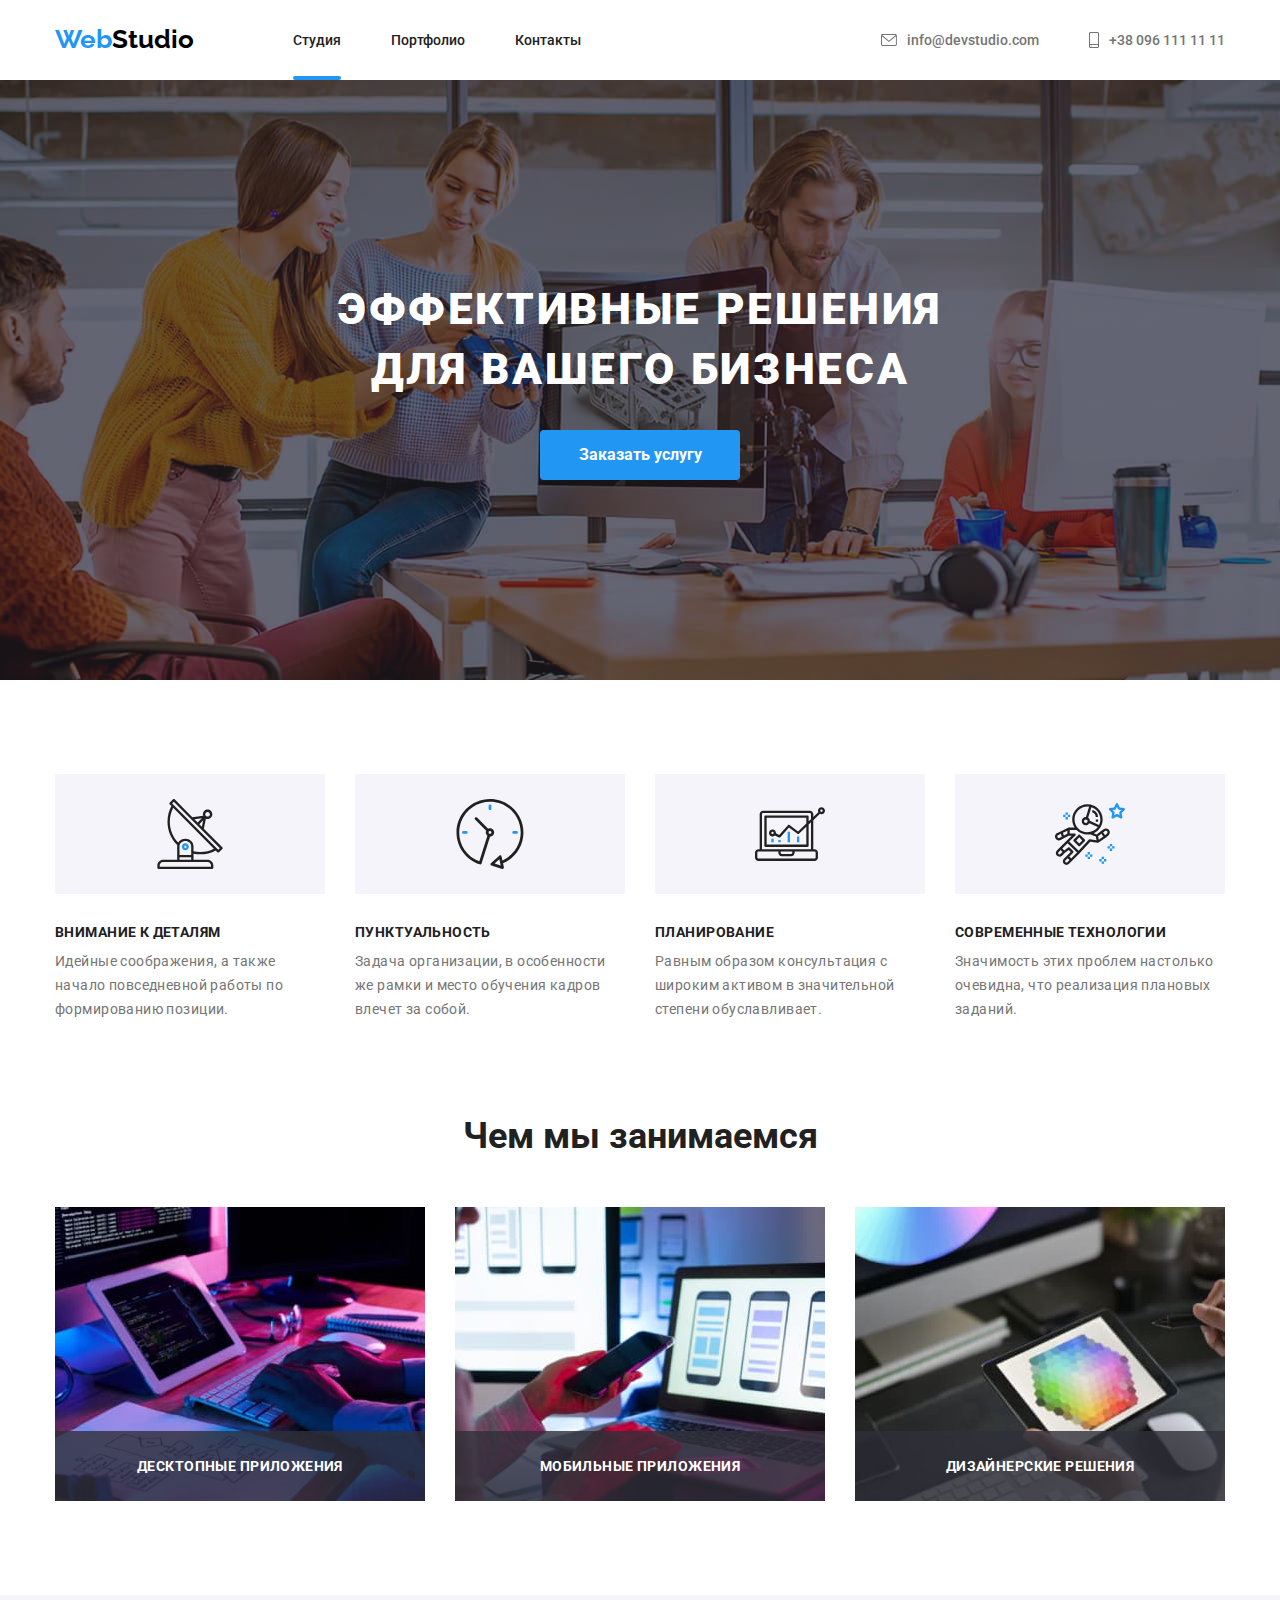
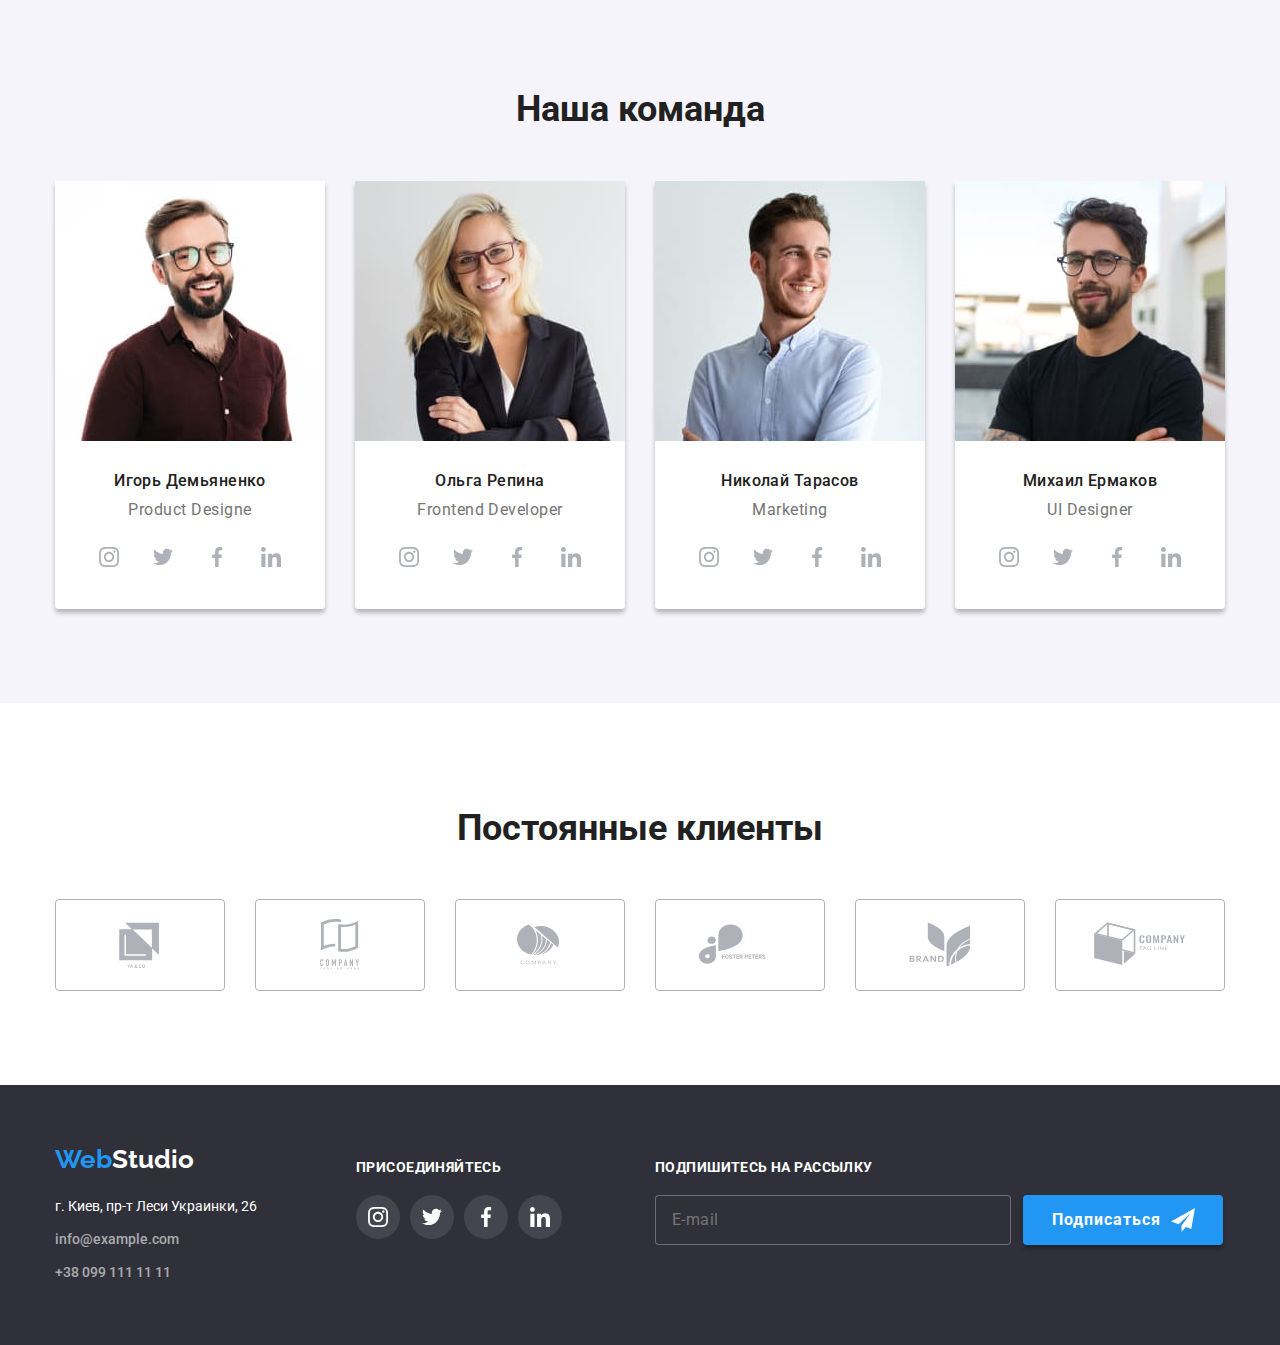
==== index.html @ d5da638f "hw7" ====
<!DOCTYPE html>
<html lang="uk">
  <head>
    <meta charset="UTF-8" />
    <meta http-equiv="X-UA-Compatible" content="IE=edge" />
    <meta name="viewport" content="width=device-width, initial-scale=1.0" />
    <link rel="preconnect" href="https://fonts.googleapis.com" />
    <link rel="preconnect" href="https://fonts.gstatic.com" crossorigin />
    <link
      href="https://fonts.googleapis.com/css2?family=Raleway:wght@700&family=Roboto:wght@400;500;700;900&display=swap"
      rel="stylesheet"
    />
    <link
      rel="stylesheet"
      href="https://cdnjs.cloudflare.com/ajax/libs/modern-normalize/1.1.0/modern-normalize.min.css"
    />
    <link rel="stylesheet" href="./css/styles.css" />

    <title>Студия</title>
  </head>
  <body>
    <header>
      <div class="page-header">
        <nav class="nav-container">
          <a href="/" class="headerlink"> <span class="logotype">Web</span>Studio </a>
          <ul class="navlist list">
            <li class="navlist-item">
              <a href="./index.html" class="nav-link current">Студия</a>
            </li>
            <li class="navlist-item">
              <a href="./portfolio.html" class="nav-link">Портфолио</a>
            </li>
            <li class="navlist-item">
              <a href="#" class="nav-link">Контакты</a>
            </li>
          </ul>
        </nav>
        <div class="header-contacts">
          <a href="mailto:info@devstudio.com" class="mail-link">
            <svg class="mail-icon" width="16" height="12" aria-hidden="true">
              <use href="./images/symbol-defs.svg#icon-envelope"></use></svg
            >info@devstudio.com</a
          >
          <a href="tel:+380961111111" class="tel-link">
            <svg class="tel-icon">
              <use href="./images/symbol-defs.svg#icon-smartphone" class="smartfone"></use>
            </svg>
            +38 096 111 11 11</a
          >
        </div>
      </div>
    </header>

    <main class="main">
      <!--section1-->
    <section class="hero">
        <div class="overlay">
          <div class="hero-section">
            <h1 class="hero-title">ЭФФЕКТИВНЫЕ РЕШЕНИЯ ДЛЯ ВАШЕГО БИЗНЕСА</h1>
            <button type="button" class="hero-button" data-modal-open>Заказать услугу</button>
          </div>
        </div>
        
      </section>
   
      <!--section2-->
      <section class="featuгes">
        <div class="features-container">
          <ul class="features-list">
            <li class="featureslist-item">
              <div class="feature-image">
                <svg class="features-icon">
                  <use href="./images/symbol-defs.svg#icon-antenna" class="antenna"></use>
                </svg>
              </div>
              <h3>Внимание к деталям</h3>
              <p class="features-text">
                Идейные соображения, а также начало повседневной работы по формированию позиции.
              </p>
            </li>
            <li class="featureslist-item">
              <div class="feature-image">
                <svg class="features-icon">
                  <use href="./images/symbol-defs.svg#icon-clock" class="clock"></use>
                </svg>
              </div>
              <h3>Пунктуальность</h3>
              <p class="features-text">
                Задача организации, в особенности же рамки и место обучения кадров влечет за собой.
              </p>
            </li>
            <li class="featureslist-item">
              <div class="feature-image">
                <svg class="features-icon">
                  <use href="./images/symbol-defs.svg#icon-diagram" class="diagram"></use>
                </svg>
              </div>
              <h3>Планирование</h3>
              <p class="features-text">
                Равным образом консультация с широким активом в значительной степени обуславливает.
              </p>
            </li>
            <li class="featureslist-item">
              <div class="feature-image">
                <svg class="features-icon">
                  <use href="./images/symbol-defs.svg#icon-astronaut" class="astronaut"></use>
                </svg>
              </div>
              <h3>Современные технологии</h3>
              <p class="features-text">
                Значимость этих проблем настолько очевидна, что реализация плановых заданий.
              </p>
            </li>
          </ul>

          <h2 class="features-title">Чем мы занимаемся</h2>
          <ul class="servis-list list">
            <li class="servislist-item">
              <img src="./images/code.jpg" alt="Верстка макета" width="370" />
              <div class="servis-description">
                <h3>Десктопные приложения</h3>
              </div>
            </li>
            <li class="servislist-item">
              <img
                src="./images/adaptive.jpg"
                alt="Кроссбраузерная оптимизация сайта"
                width="370"
              />
              <div class="servis-description">
                <h3>Мобильные приложения</h3>
              </div>
            </li>
            <li class="servislist-item">
              <img src="./images/design.jpg" alt="Подбор цветов для дизайна сайта" width="370" />
              <div class="servis-description">
                <h3>Дизайнерские решения</h3>
              </div>
            </li>
          </ul>
        </div>
      </section>
      <!--section3-->
      <section class="team">
        <div class="team-container">
          <h2>Наша команда</h2>
          <ul class="team-list list">
            <li class="teamlist-item">
              <img src="./images/igor.jpg" alt="фото Игоря Демьяненко" width="270" />
              <div class="item-data">
                <h3>Игорь Демьяненко</h3>
                <p>Product Designe</p>

                <ul class="social-webs list">
                  <li>
                    <a href="#" class="social-link">
                      <svg class="links-icon">
                        <use href="./images/symbol-defs.svg#icon-instagram" class="icon"></use>
                      </svg>
                    </a>
                  </li>
                  <li>
                    <a href="#" class="social-link">
                      <svg class="links-icon">
                        <use href="./images/symbol-defs.svg#icon-twitter"></use>
                      </svg>
                    </a>
                  </li>
                  <li>
                    <a href="#" class="social-link">
                      <svg class="links-icon">
                        <use href="./images/symbol-defs.svg#icon-facebook"></use>
                      </svg>
                    </a>
                  </li>
                  <li>
                    <a href="#" class="social-link">
                      <svg class="links-icon">
                        <use href="./images/symbol-defs.svg#icon-linkedin" class="icon"></use>
                      </svg>
                    </a>
                  </li>
                </ul>
              </div>
            </li>
            <li class="teamlist-item">
              <img src="./images/olga.jpg" alt="фото Ольги Репиной" width="270" />
              <div class="item-data">
                <h3>Ольга Репина</h3>
                <p>Frontend Developer</p>
                <ul class="social-webs list">
                  <li>
                    <a href="#" class="social-link">
                      <svg class="links-icon">
                        <use href="./images/symbol-defs.svg#icon-instagram" class="icon"></use>
                      </svg>
                    </a>
                  </li>
                  <li>
                    <a href="#" class="social-link">
                      <svg class="links-icon">
                        <use href="./images/symbol-defs.svg#icon-twitter"></use>
                      </svg>
                    </a>
                  </li>
                  <li>
                    <a href="#" class="social-link">
                      <svg class="links-icon">
                        <use href="./images/symbol-defs.svg#icon-facebook"></use>
                      </svg>
                    </a>
                  </li>
                  <li>
                    <a href="#" class="social-link">
                      <svg class="links-icon">
                        <use href="./images/symbol-defs.svg#icon-linkedin" class="icon"></use>
                      </svg>
                    </a>
                  </li>
                </ul>
              </div>
            </li>
            <li class="teamlist-item">
              <img src="./images/nikolay.jpg" alt="фото николая Тарасова" width="270" />
              <div class="item-data">
                <h3>Николай Тарасов</h3>
                <p>Marketing</p>
                <ul class="social-webs list">
                  <li>
                    <a href="#" class="social-link">
                      <svg class="links-icon">
                        <use href="./images/symbol-defs.svg#icon-instagram" class="icon"></use>
                      </svg>
                    </a>
                  </li>
                  <li>
                    <a href="#" class="social-link">
                      <svg class="links-icon">
                        <use href="./images/symbol-defs.svg#icon-twitter"></use>
                      </svg>
                    </a>
                  </li>
                  <li>
                    <a href="#" class="social-link">
                      <svg class="links-icon">
                        <use href="./images/symbol-defs.svg#icon-facebook"></use>
                      </svg>
                    </a>
                  </li>
                  <li>
                    <a href="#" class="social-link">
                      <svg class="links-icon">
                        <use href="./images/symbol-defs.svg#icon-linkedin" class="icon"></use>
                      </svg>
                    </a>
                  </li>
                </ul>
              </div>
            </li>
            <li class="teamlist-item">
              <img src="./images/mikhail.jpg" alt="фото Михаила Ермакова" width="270" />
              <div class="item-data">
                <h3>Михаил Ермаков</h3>
                <p>UI Designer</p>
                <ul class="social-webs list">
                  <li>
                    <a href="#" class="social-link">
                      <svg class="links-icon">
                        <use href="./images/symbol-defs.svg#icon-instagram" class="icon"></use>
                      </svg>
                    </a>
                  </li>
                  <li>
                    <a href="#" class="social-link">
                      <svg class="links-icon">
                        <use href="./images/symbol-defs.svg#icon-twitter"></use>
                      </svg>
                    </a>
                  </li>
                  <li>
                    <a href="#" class="social-link">
                      <svg class="links-icon">
                        <use href="./images/symbol-defs.svg#icon-facebook"></use>
                      </svg>
                    </a>
                  </li>
                  <li>
                    <a href="#" class="social-link">
                      <svg class="links-icon">
                        <use href="./images/symbol-defs.svg#icon-linkedin" class="icon"></use>
                      </svg>
                    </a>
                  </li>
                </ul>
              </div>
            </li>
          </ul>
        </div>
      </section>
      <!-- section4 -->
      <section class="clients">
        <div class="brands">
          <h2 class="clients-title">Постоянные клиенты</h2>
          <ul class="clients-list list">
            <li class="clients-item">
              <a href="#" class="client-links"
                ><svg class="brands-logotype">
                  <use href="./images/symbol-defs.svg#icon-Client1" class="logotypes"></use></svg
              ></a>
            </li>
            <li class="clients-item">
              <a href="#" class="client-links"
                ><svg class="brands-logotype">
                  <use href="./images/symbol-defs.svg#icon-Client2" class="logotypes"></use></svg
              ></a>
            </li>
            <li class="clients-item">
              <a href="#" class="client-links"
                ><svg class="brands-logotype">
                  <use href="./images/symbol-defs.svg#icon-Client3" class="logotypes"></use></svg
              ></a>
            </li>
            <li class="clients-item">
              <a href="#" class="client-links"
                ><svg class="brands-logotype">
                  <use href="./images/symbol-defs.svg#icon-Client4" class="logotypes"></use></svg
              ></a>
            </li>
            <li class="clients-item">
              <a href="#" class="client-links"
                ><svg class="brands-logotype">
                  <use href="./images/symbol-defs.svg#icon-Client5" class="logotypes"></use></svg
              ></a>
            </li>
            <li class="clients-item">
              <a href="#" class="client-links"
                ><svg class="brands-logotype">
                  <use href="./images/symbol-defs.svg#icon-Client6" class="logotypes"></use></svg
              ></a>
            </li>
          </ul>
        </div>
      </section>
    </main>
    <footer>
      <div class="footer-container">
        <div class="footer-logotype">
          <a href="/" class="footerlink">
            <span class="logotype-footer">Web</span><span class="footer-logo"> Studio</span></a>
          <div class="footer-adress">
            <address class="contacts">
              <span class="city">г. Киев, пр-т Леси Украинки, 26</span>
              <a href="mailto:info@example.com" class="mail-link-footer">info@example.com</a>
              <a href="tel:+380991111111" class="tel-footer">+38 099 111 11 11</a>
            </address>
          </div>
        </div>
      <div class="footer-social">
        <div class="footer-title"><h3>ПРИСОЕДИНЯЙТЕСЬ</h3></div>
          <ul class="footerlink-list list">
            <li>
              <a href="#" class="footerlink-item"
                ><svg class="footer-icon">
                  <use href="./images/symbol-defs.svg#icon-instagram"></use></svg
              ></a>
            </li>
            <li>
              <a href="#" class="footerlink-item"
                ><svg class="footer-icon">
                  <use href="./images/symbol-defs.svg#icon-twitter"></use></svg
              ></a>
            </li>
            <li>
              <a href="#" class="footerlink-item"
                ><svg class="footer-icon">
                  <use href="./images/symbol-defs.svg#icon-facebook"></use></svg
              ></a>
            </li>
            <li>
              <a href="#" class="footerlink-item"
                ><svg class="footer-icon">
                  <use href="./images/symbol-defs.svg#icon-linkedin"></use></svg
              ></a>
            </li>
          </ul>
        </div>
        <form class="footer-form" name="signup-form" autocomplete="on"> 
          <div class="footer-field">
            <label class="footer-label" for="subscribe-email">ПОДПИШИТЕСЬ НА РАССЫЛКУ</label>
            <div class="input-border"><input class="footer-input" type="email" name="subscribe" id="subscribe-email" placeholder="E-mail">
              <button type="submit" class="subscribe-button">Подписаться<svg class="send"><use href="./images/symbol-defs.svg#icon-icon-send"></use></svg></button>
            </div>
            
          </div>
        </form>
      </div>
    </footer>
    <div class="backdrop is-hidden" data-modal>
      <div class="modal">
        <button type="button" class="modal-close" data-modal-close>
          <svg class="cross" width="32" height="32"><use href="./images/symbol-defs.svg#icon-cross"></use></svg>
        </button>
        <div class="modal-inner">
          <h2 class="modal-iner-title">Оставьте свои данные, мы вам перезвоним</h2>
          <form class="modal-form" name="callback" autocomplete="on">
              <label class="form-label" for="name">Имя</label>
              <div class="form-field">
              <input class="form-input" type="text" name="user-name" id="name">
                <svg class="form-icon" width="32" height="32">
                  <use href="./images/symbol-defs.svg#icon-person"></use>
                </svg>
              </div>
              <label class="form-label" for="tel">Телефон</label>
              <div class="form-field">
              <input class="form-input" type="tel" name="user-tel" id="tel">
                  <svg class="form-icon" width="32" height="32">
                  <use href="./images/symbol-defs.svg#icon-phone"></use>
                </svg>
              </div>
              <label class="form-label" for="email">Почта</label>
              <div class="form-field">
              <input class="form-input" type="email" name="user-mail" id="email">
                <svg class="form-icon" width="32" height="32">
                  <use href="./images/symbol-defs.svg#icon-email-black"></use>
                </svg>
              </div>
            <label class="form-label">Коментарий</label>
            <textarea class="form-coment" name="coment" rows="5" placeholder="Введите текст"></textarea>
            <input type="checkbox" name="agreement" value="agreement" id="agree" class="checkbox-input">
            <label class="form-label agreement" for="agree"> Соглашаюсь с рассылкой и принимаю <a href="#" class="form-link"> Условия договора</a></label>
            <button type="submit" class="subscribe-button form">Отправить</button>
        </form>
      </div>
      </div>
  </div>
    <script src="./js/modal.js"></script>
  </body>
</html>
---- css/styles.css ----
/*normalize*/

/*root*/
:root {
    --backgroundcolor-primary: #fff;
    --color-accent: #2196f3;
    --primary-text-color: #212121;
    --accent-text-color: #fff;
    --font-family-primary: 'Roboto', sans-serif;
    --font-family-logo: 'Raleway', sans-serif;
    --button-color: #f5f4fA; 
    --primary-line-height: 1,17;
    --icon-primary-color: #afb1b8;
}
/* Base */

html {
    box-sizing: border-box;
    scroll-behavior: smooth;
}

*,
*::after,
*::before {
    box-sizing: inherit;
}
/*body*/
body {
    background-color: var(--backgroundcolor-primary);
    color: var(--primary-text-color);
    font-family: var(--font-family-primary);
    font-weight: 400;
    font-size: 14px;
    line-height: var(--primary-line-height);
   }
   h1,
   h2,
   h3,
   h4,
   h5,
   h6,
   p {
    margin-top: 0;
   }
   .list {
       list-style: none;
       padding-left: 0;
       margin: 0;
   }
   .link {
       text-decoration: none;
       color: inherit;
   }
   img {
       display: block;
       max-width: 100%;
       height: auto;
   }
   address {
       font-style: normal;
   }

   h2 {
    font-weight: 700;
    font-size: 36px;
    text-align: center;
   }
    /* index */

   /* header {
    padding: 24px 0;
   } */
   
   
   .page-header {
    display: flex;
    width: 1200px;
    margin: 0 auto;
    padding: 0 15px;
   }
   
     
   /*nav*/
   .nav-container {
    display: flex;
    justify-content: space-between;
    align-items: center;
       
   }
     /*logo*/

    .headerlink {
    display: flex;
    width: 145px;
    font-family: var(--font-family-logo);
    font-size: 26px;
    font-weight: 700;
    line-height: var(--primary-line-height);
    color: #000;
    text-decoration: none;
    }
        
    .logotype {
    display: flex;
    color: var(--color-accent);
    }
    .navlist {
    display: flex;
    list-style: none;
    margin-left: 93px;
    padding: 0;
    
}
.navlist-item {
    display: flex;
    justify-content: center;
    

}

.navlist-item:not(:last-child) {
    margin-right: 50px;

}
   .nav-link {
    display: flex;
    position: relative;
    height: 100%;
    font-family: var(--font-family-primary);
    font-size: 14px;
    font-weight: 500;
    line-height: var(--primary-line-height);
    color: var(--primary-text-color);
    text-decoration: none;
    padding: 32px 0; 
   }
  .nav-link:hover,
  .nav-link:focus{
    color: var(--color-accent);
    }
  .navlist-item .nav-link:active {
   color: var(--color-accent);
   }
   
   .nav-link::after {
    content: '';
    position: absolute;
    left: 0;
    bottom: 0;
    width: 100%;
    height: 4px;
    background-color: var(--color-accent);
    border-radius: 2px;
    opacity: 0;
    transition-property: opacity;
    transition-duration: 250ms;
    transition-timing-function: cubic-bezier(0.4,0,0.2,1);
   }
   .nav-link:hover::after {
    opacity: 1;
   }
   .nav-link.current::after  {
    content: '';
       opacity: 1;
   }
   .nav-link:focus::after {
    opacity: 1;
}

  
   .header-contacts {
    display: flex;
   justify-content: center;
   align-items: center;
   margin-left: auto;
   }
     
     
   .mail-link {
    display: flex;
    justify-content: center;
    align-items: center;
    margin-right: 50px;
    font-family: var(--font-family-primary);
    font-size: 14px;
    font-weight: 500;
    line-height: var(--primary-line-height);
    color: #757575;
    text-decoration: none;
    transition-property: background-color;
    transition-duration: 250ms;
    transition-timing-function: cubic-bezier(0.4,0,0.2,1);
   }  
   
   .mail-link:hover,
   .mail-link:active,
   .mail-link:focus {
   color: var(--color-accent);
   }
   .mail-icon {
       width: 16px;
       height: 12px;
       margin-right: 10px;
       fill: #757575;
          }

   .mail-link:hover .mail-icon{
        fill: var(--color-accent);
    }
   .mail-link:focus .mail-icon{
        fill:var(--color-accent);
    }
        
   .tel-link {
       display: flex;
       justify-content: center;
       align-items: center;
       font-family: var(--font-family-primary);
       font-size: 14px;
       font-weight: 500;
       line-height: var(--primary-line-height);
       color: #757575;
       text-decoration: none;
       transition-property: color;
       transition-duration: 250ms;
       transition-timing-function: cubic-bezier(0.4,0,0.2,1);
   }

   .tel-link:hover,
   .tel-link:active,
   .tel-link:focus {
    color: var(--color-accent)
   }
   .tel-icon{
    width: 10px;
    height: 16px;
    margin-right: 10px;
    fill: #757575;
   }
   .tel-link:hover .tel-icon {
        fill: var(--color-accent);
    }
   .tel-link:active .tel-icon {
        fill: var(--color-accent);
    }
   .tel-link:focus .tel-icon {
    fill:var(--color-accent);
   }



/* Hero
   .main {
    position: relative;
   } */
   .hero {
    max-width: 1600px;
    min-height: 600px;
    background-image: url('../images/Img.jpg');
    background-size: cover;
    background-position: center;
    background-color: #2f303a; 
    padding-top: 200px;
    padding-bottom: 200px;
    margin: 0 auto;
    position: relative;
   }
.overlay {
    position: absolute;
    top: 0;
    left: 0;
    width: 100%;
    height: 100%;
    padding: 200px 0;
    background-color: rgba(47, 48, 58, 0.4);
}

   .hero-section {
    width: 1200px;
    padding: 0 252px;
    text-align: center;
    margin: 0 auto;
     
   }
   
   .hero-title {
    margin: 0;
    width: 696px;
    margin-bottom: 30px;
    color: var(--accent-text-color);
        font-family: var(--font-family-primary);
        font-style: normal;
        font-weight: 900;
        font-size: 44px;
        line-height: 1.36;
        letter-spacing: 0.06em;
        text-align: center;

   }
   .hero-button {
    display: block;
    margin: 0 auto;
    border: none;
    border-radius: 4px;
    background-color: var(--color-accent);
    color: var(--accent-text-color);
    font-family: var(--font-family-primary);
    font-style: normal; 
    font-weight: 700;
    font-size: 16px;
    line-height: 1.88;
    cursor: pointer;
    text-align: center;
    min-width: 200px;
    min-height: 50px;
    padding: 10px;
   }
  
   /*features*/   
  
   .featuгes {

    padding-top: 94px;
    padding-bottom: 94px;
    
   }
   .features-container {
    display: block;
    width: 1200px;
    padding: 0 15px;
    margin: 0 auto;
   }
   
   .features-list {
    display: flex;
    justify-content: space-between;
    list-style: none;
    margin: 0 auto;
    margin-bottom: 94px;
    padding: 0;
   }
   .features-list h3 {
    display: inline-block;
    margin-bottom: 10px;
    font-weight: 700;
    font-size: 14px;
    letter-spacing: 0.03em;
    text-transform: uppercase;
    
   }
   .featureslist-item {
    display: block;
    width: 270px;
    
   }
   .feature-image {
    display: flex;
    flex-direction: column;
    justify-content: center;
    align-items: center;
    width: 270px;
    height: 120px;
    background-color: var(--button-color);
     margin-bottom: 30px;
   }
   .features-icon {
    width: 70px;
    height: 70px;
   }
    
   
   
    
   
   .features-text {
    font-family: var(--font-family-primary);
    font-weight: 400;
    font-size: 14px;
    color: #757575;
    line-height: 1.71;
    letter-spacing: 0.03em;
    margin: 0;
   }
      

  
   
   .features-title {
    margin-left: auto;
    margin-right: auto;
    margin-bottom: 50px;
   
   }
   .servis-list {
    display: flex;
    justify-content: center;
    padding: 0;
    margin-bottom: 0;
    list-style: none;
   }
   .servislist-item {
    position: relative;
    margin-right: 30px;
    margin-bottom: 0;
   }
   .servislist-item:nth-child(3n) {
    margin-right: 0px;
   }
   .servis-description {
    position: absolute;
    bottom: 0;
    width: 370px;
    height: 70px;
    background-color: rgba(47, 48, 58, 0.8);
    text-align: center;
    padding: 27px 0;
   }
   .servis-description h3 {
        
        font-family:var(--font-family-primary);
        font-style: normal;
        font-weight: 700;
        font-size: 14px;
        line-height: var(--primary-line-height);
        text-align: center;
        letter-spacing: 0.03em;
        text-transform: uppercase;
        color: var(--accent-text-color);
        margin: 0;

   }
   /* team */
   .team {
    padding-top: 94px;
    padding-bottom: 94px;
    background-color: #f5f4fa;
   
   }
   .team-container {
  display: flex;
  justify-content: center;
  flex-wrap: wrap;
  width: 1200px;
  margin: 0 auto;
  padding-right: 15px; 
  padding-left: 15px;
      
   }
   .team-container h2 {
    margin-bottom: 50px;
   }
   .team-list {
    display: flex;
    justify-content: center;
    padding: 0;
    margin: 0 auto;
    width: 1170px;
    text-align: center;
    list-style: none;
    line-height: 1.19;
    letter-spacing: 0.03em;
    
   }
   .item-data {
    display: block;
    padding-top: 30px;
    padding-bottom: 30px;
    background-color: var(--backgroundcolor-primary);
    border-bottom-right-radius: 4px;
    border-bottom-left-radius: 4px;
   }
   .item-data h3 {
    display: block;
    margin-top: 0px;
    margin-bottom: 10px;
   margin-right: auto;
   margin-left: auto;
   }
   
   .team-list p {
    display: block;
    margin: 0;
    margin-bottom: 16px;
    color: #757575;
    font-size: 16px;
    line-height: 1.19;
    letter-spacing: 0.03em;
   }
   .teamlist-item {
    margin-right: 30px;
    box-shadow: 0 4px 4px rgba(0, 0, 0, 0.25);
    border-bottom-right-radius: 4px;
    border-bottom-left-radius: 4px;
   } 
   
   .teamlist-item:nth-child(4n) {
    margin-right: 0;
   }
   

 .team-list h3 {
    font-weight: 500;
    font-size: 16px;
}
.social-webs {
display: flex;
justify-content: space-between;
align-items: center;
border-radius: 50%; 
width: 206px;  
height: 44px;
margin: 0 auto;

}
.social-link {
    display: flex;
    justify-content: center;
    align-items: center;
    width: 44px;
    height: 44px;
    margin-top: 0;
    margin-bottom: 0;
    border-radius: 50%;
    background-color: var(--backgroundcolor-primary);
    transition-property: background-color;
    transition-duration: 250ms;
    transition-timing-function: cubic-bezier(0.4,0,0.2,1);
  }
  

  
  .social-link:hover  {
     background-color: var(--color-accent);
     border-color: var(--color-accent);
 }
  .social-link:active  {
     background-color: var(--color-accent);
 }
  .social-link:focus {
    background-color: var(--color-accent);
    border-color: var(--color-accent);
  }
  .social-link:focus .links-icon {
    fill: var(--backgroundcolor-primary);
  }

.links-icon {
    width: 100%;
    height: 100%;
    padding: 12px 12px;
    fill: var(--icon-primary-color);

}
.links-icon:hover {
        fill: var(--backgroundcolor-primary);
    }
.links-icon:active {
        fill: var(--backgroundcolor-primary);
    }
.links-icon:focus {
        fill: var(--backgroundcolor-primary);
    }
/* clients */

.clients {
padding-top: 105px;
padding-bottom: 94px;
}
.brands {
display: flex;
flex-wrap: wrap;
justify-content: center;
align-items: center;
width: 1200px;
margin: 0 auto;
padding: 0 15px;
}
.clients-title {
    margin-left: auto;
    margin-right: auto;
    margin-bottom: 50px;    
}
.clients-list {
display: flex;
justify-content: center;
align-items: center;

}
.clients-list.brands-logotype {
display: block;
}

    


.clients-item:not(:last-child) {
margin-right: 30px;
}
.client-links {
    display: flex;
    justify-content: center;
    align-items: center;
    width: 170px;
    height: 92px;
    transition-property: background-color;
    transition-duration: 250ms;
    transition-timing-function: cubic-bezier(0.4,0,0.2,1);
    
    }
.client-links:hover {
border-color: var(--color-accent);
fill: var(--color-accent);
}
.client-links:focus {
    border-color: var(--color-accent);
    fill: var(--color-accent);
}
.client-links:active {
    border-color: var(--color-accent);
    fill: var(--color-accent);
}



.brands-logotype {
display: flex;
 width: 100%;
 height: 100%;   
margin: 0 auto;
padding: 16px;
border: 1px solid;
border-color: var(--icon-primary-color);
fill: var(--icon-primary-color);
border-radius: 4px;
transition-property: fill;
transition-duration: 250ms;
transition-timing-function: cubic-bezier(0.4,0,0.2,1);
}
.client-links:hover .brands-logotype  {
     fill: var(--color-accent);
    border-color: var(--color-accent);
}

.client-links:focus .logotypes {
fill: var(--color-accent);
border-color: var(--color-accent);
}


/* footer */

footer {
background-color: #2f303a;
padding-top: 60px;
padding-bottom: 60px;
}
.footer-container {
    display: flex;
    width: 1200px;
    padding-right: 15px;
    padding-left: 15px;
    margin: 0 auto;
    background-color: #2f303a;
}
.footer-logotype {
    display: block;
    width: 231px;
    margin-right: 70px;
    
    
}
.footer-title {
    display: flex;
    align-items: center;
    width: 212px;
    
}
.footer-title>h3 {
font-family: var(--font-family-primary);
font-size: 14px;
font-weight: 700;
line-height: var(--primary-line-height);
letter-spacing: 0.03em;
color: var(--accent-text-color);
text-align: start;
margin-bottom: 0;
}

.footer-social {
width: 206px;
padding-top: 14px;
margin-right: 93px;
}
.footer-field {
 display: block;
width: 570px;
 padding-top: 14px;   
}
.footer-label {
    padding-bottom: 20px;
}
.footer-input {
    width: 356px;
    background-color: #2f303a;
    font-family: var(--font-family-primary);
    font-weight: 400;
    font-size: 16px;
    line-height: 1.25;
    letter-spacing: 0.03em;
    color: var(--accent-text-color);
    padding: 16px;
    border: 1px solid rgba(255, 255, 255, 0.3);
    border-radius: 4px;
   }
.input-border {
display: flex;
width: 100%;  
height: 50px;
margin: 0;



}
.subscribe-button {
    display: flex;
    align-items: center;
    width: 200px;
    border: 0;
    border-radius: 4px;
    margin-left: 12px;
    background-color: var(--color-accent);
    color: var(--accent-text-color);
    font-family: var(--font-family-primary);
    font-size: 16px;
    font-weight: 700;
    letter-spacing: 0.06em;
    text-align: center;
    padding-top: 13px;
    padding-bottom: 13px;
    padding-left: 29px;
    cursor: pointer;
    box-shadow: 0 4px 4px rgba(0, 0, 0, 0.25);
}
.send {
width: 24px;
height: 24px;
fill: #fff;
margin-left: 10px;
}
.footerlink-list {
    display: flex;
    justify-content: space-between;
    align-items: center;
    width: 100%;
    margin-top: 20px;
    padding: 0;
}
.footerlink-item {
display: block;
width: 44px;
height: 44px;
text-align: center;
padding: 12px;
border-radius: 50%;
background-color: rgba(255, 255, 255, 0.1);
transition-property: background-color;
transition-duration: 250ms;
transition-timing-function: cubic-bezier(0.4,0,0.2,1);

}
.footerlink-item:hover {
background-color: var(--color-accent);
cursor: pointer;
}
.footerlink-item:active {
background-color: var(--color-accent);

}
.footerlink-item:focus {
background-color: var(--color-accent);

}
.footer-icon {
margin: 0 auto;
width: 20px;
height: 20px;
fill: var(--backgroundcolor-primary);
}
.logotype-footer {
    display: inline-block;
    padding: 0;
    margin: 0;
color: var(--color-accent);
}
.footerlink {
    display: inline-block;
    font-family: var(--font-family-logo);
    
        font-size: 26px;
        font-weight: 700;
        line-height: var(--primary-line-height);
        color: #000;
        text-decoration: none;
}
.footer-logo {
    display: inline-block;
    padding: 0;
    margin: 0;
    color: var(--accent-text-color);
    font-family: var(--font-family-logo);
    font-size: 26px;
    font-weight: 700;
    line-height: var(--primary-line-height);
}
.footer-adress {
    margin-top: 20px;
    
}
.contacts {
    display: block;
    font-style: normal;
    line-height: 1.71;
    color: var(--accent-text-color);
    width: 231px;
    
}



.contacts a {
       text-decoration: none;
    color: rgba(255, 255, 255, 0.6);
}
.mail-link-footer {
display: block;
margin-top: 9px;
margin-bottom: 9px;
font-family: var(--font-family-primary);
font-size: 14px;
font-weight: 500;
line-height: var(--primary-line-height);
color: #757575;
text-decoration: none;
transition-property: background-color;
transition-duration: 250ms;
transition-timing-function: cubic-bezier(0.4,0,0.2,1);
}

.mail-link-footer:hover,
.mail-link-footer:active,
.mail-link-footer:focus {
    color: var(--color-accent)
}
.tel-footer {
display: block;
font-family: var(--font-family-primary);
font-size: 14px;
font-weight: 500;
line-height: var(--primary-line-height);
color: #757575;
text-decoration: none;
transition-property: background-color;
transition-duration: 250ms;
transition-timing-function: cubic-bezier(0.4,0,0.2,1);
}

.tel-footer:hover,
.tel-footer:focus {
    color: var(--color-accent)
}
.footer-label {
display: block;  
}
.footer-label {
font-family: var(--font-family-primary);
font-size: 14px;
font-weight: 700;
line-height: var(--primary-line-height);
letter-spacing: 0.03em;
color: var(--accent-text-color);
text-align: start;  
}

/* Portfolio */

.portfolio {    
border-bottom: 1px solid #ececec;
}
.page-header-portfolio {
    display: flex;
    width: 1200px;
    margin: 0 auto;
    padding: 0 15px;
}
.nav-container-portfolio {
    display: flex;
    justify-content: space-between;
    align-items: center;
}
.headerlink-portfolio {
    display: flex;
    width: 145px;
    font-family: var(--font-family-logo);
    font-size: 26px;
    font-weight: 700;
    line-height: var(--primary-line-height);
    color: #000;
    text-decoration: none;
}
.header-contacts-portfolio {
    display: flex;
    justify-content: center;
    align-items: center;
    margin-left: auto;
}

.works {
    padding-top: 94px;
    padding-bottom: 94px;
}
.work-examples {
display: flex;
flex-wrap: wrap;
justify-content: center;
width: 1200px;
padding-right: 15px;
padding-left: 15px;
margin: 0 auto;

}
/* example list */
.example-list {
    display: flex;
    flex-wrap: wrap;
    margin-top: 0;
    padding: 0;
    list-style: none;
    margin-bottom: 0;

}

.example-items {
position: relative;
width: 368px;
margin-right: 30px;
margin-bottom: 30px;
border: 1px solid;
border-color:  #ececec;
transition-property: box-shadow;
transition-duration: 250ms;
transition-timing-function: cubic-bezier(0.4,0,0.2,1);
}
.example-items:nth-child(3n) {
    margin-right: 0;
    
}
.example-items:nth-last-child(-n+3) {
margin-bottom: 0;
}
.example-items:hover,
.example-items:active,
.example-items:focus {
box-shadow: 0 4px 4px rgba(0, 0, 0, 0.25);
cursor: pointer;
}
.thumb-example {
position: relative;
overflow: hidden;
}
.example-items:hover .example-overlay {
transform: translateY(0);
opacity: 1;
}
.example-overlay {
position: absolute;
background-color: rgba(33, 150, 243, 0.9);
width: 100%;
height: 100%;
top: 0;
left: 0;
display: flex;
justify-content: center;
align-items: center;
padding: 0 24px;
opacity: 0;
z-index: 1;
transform: translateY(100%);
transition-property: transform, opacity;
transition-duration: 250ms;
transition-timing-function: cubic-bezier(0.4,0,0.2,1);

}
.example-overlay>p {
display: inline-flex;
margin: 0;
padding: 0;
text-align: start;
font-family: var(--font-family-primary);
font-style: normal;
font-weight: 400;
font-size: 18px;
line-height: 1.55;
letter-spacing: 0.03em;
color: var(--accent-text-color);
}
.item-title {
position: relative; 
padding: 20px 24px;  
z-index: 1; 

}
.item-title h3{
    margin-bottom: 4px;
    font-weight: 700;
    font-size: 18px;
    line-height: 2;
    letter-spacing: 0.06em;
 margin-top: 0;
}
.item-title p {
margin: 0;
color: #757575;
font-size: 16px;
line-height: 1.88;
letter-spacing: 0.03em;
}


.contacts p {
    margin-top: 0;
    margin-right: 0;
    margin-bottom: 9px;
    margin-left: 0;
}


/*button*/
/* button::-moz-focus-inner {


} */

.button-list  {
    display: flex;
    min-width: 611px;
    margin: 0 auto;
    margin-bottom: 50px;
    align-items: center;
    list-style: none;
    height: 38px;
    padding-left: 0;
}

.button-list>.button-item:not(:last-child) {
    margin-right: 10px;
    
}
.button-item {
border-color: #fff;
}
.navbutton {
    height: 38px;
    color: var(--primary-text-color);
    background-color: var(--button-color);
    cursor: pointer;
    border-radius: 4px;
    border: 0;
    font-family: var(--font-family-primary);
    font-weight: 500;
    font-size: 16px;
    line-height: 1.63;
    letter-spacing: 0.03em;
    margin: 0;
    padding: 6px 22px;
    transition-property: background-color;
    transition-duration: 250ms;
    transition-timing-function: cubic-bezier(0.4,0,0.2,1);

}

.navbutton:active {
    color: var(--accent-text-color);
    background-color: var(--color-accent);
}


.navbutton:focus {
    color: var(--accent-text-color);
    background-color: var(--color-accent);
}
.navbutton:hover {
    color: var(--accent-text-color);
    background-color: var(--color-accent);
}
 /* modal */
 .backdrop {
    position: fixed;
    top: 50%;
    left: 50%;
    transform: translate(-50%, -50%);
    width: 100%;
    height: 100%;
    background-color:rgba(0, 0, 0, 0.2);
    opacity: 1;
    transition: opacity 250ms cubic-bezier(0.4, 0, 0.2, 1), visibility 250ms cubic-bezier(0.4, 0, 0.2, 1) ;
    visibility: visible;
    
   
}
  

.backdrop.is-hidden {
opacity: 0;
pointer-events: none;
visibility: hidden;

}
.backdrop.is-hidden .modal {
transform: translate(-50%, -50%) scale(0.1);
}
 .modal {
display: flex;
position: absolute;
z-index: 2;
top: 50%;
left: 50%;
transform: translate(-50%, -50%) scale(1);
width: 528px;
height: 581px;
padding: 46.5px 38px 33.5px 42px ;
background-color: #fff;
transition-property: transform;
transition-duration: 250ms;
transition-timing-function: cubic-bezier(0.4, 0, 0.2, 1);
}

    
 
.modal-close {
position: absolute;
width: 30px;
height: 30px;
top: 8px;
right: 8px;
border-radius: 50%;
border-color: rgba(0, 0, 0, 0.1);
background-color: var(--backgroundcolor-primary);
padding: 8px;
cursor: pointer;
}
.modal-close:hover {
fill: #2196f3;
}


.modal-iner-title {
font-family: var(--font-family-primary);
font-size: 20px;
font-weight: 700;
line-height: var(--primary-line-height);
letter-spacing: 0.03em;
text-align: center;
margin-bottom: 12px;
}
.form-field {
position: relative;
}
.form-field .form-icon {
position: absolute;
top: 11px;
left: 12px;
}


.form-input{
width: 100%;
height: 40px;
border: 1px solid rgba(33, 33, 33, 0.2);
border-radius: 4px;
margin-bottom: 10px;
cursor: pointer;
padding-left: 42px;
padding-right: 10px;
}
.form-input:hover,
.form-input:focus {
border: 1px solid var(--color-accent); 
outline: 1px solid var(--color-accent); 
}
.form-icon {
    fill: #212121;
}

.form-input:focus + .form-icon
 {
fill: #2196f3;
} 
.form-input:hover + .form-icon {
    fill: #2196f3;
    }  
.form-label {
 display: inline-block;
 position: relative;
 font-family: var(--font-family-primary); 
 font-size: 12px;  
 font-weight: 400;
 line-height: var(--primary-line-height);
 letter-spacing: 0.01em;
 color: rgba(117, 117, 117, 1);
 ;
 margin-bottom: 4px;
}
.form-label.agreement {
    font-family: var(--font-family-primary); 
    font-size: 14px;  
    font-weight: 400;
    line-height: 1.71;
    letter-spacing: 0.03em;
    color: rgba(117, 117, 117, 1);
    margin-top: 20px;
    margin-bottom: 30px; 
    padding-left: 8px;
    cursor: pointer;
}
.form-label.agreement::before {
    content: '';
    position: absolute;
    top: 1px;
    left:-18px;
    width: 15px;
    height: 15px;
    border-radius: 2px;
   background-color: var(--backgroundcolor-primary);
   border: 2px solid #212121;
   border-radius: 2px;
   margin-right: 8px;
   
}
.form-label.agreement::after {
    content: '';
    position: absolute;
    top: 5px;
    left: -16px;
    width: 12px;
    height: 6px;
    border-bottom: 2px solid;
    border-left: 2px solid;
    border-color: #fff;
    transform: rotate(-45deg);
    background-color: transparent;
    opacity: 0;
    visibility: hidden;
}
.checkbox-input:checked {
outline: none;
}
.checkbox-input:focus-visible {
    outline: none;
}
.checkbox-input:checked + .form-label.agreement::before {
    background-color: var(--color-accent);
    border-color: var(--color-accent);
    box-shadow: 0px 1px 3px rgba(0, 0, 0, 0.12),
            0px 1px 1px rgba(0, 0, 0, 0.14),
            0px 2px 1px rgba(0, 0, 0, 0.2);
}
.checkbox-input:focus-visible + .form-label.agreement::before {
    background-color: var(--color-accent);
    border-color: var(--color-accent);
    box-shadow:  0px 1px 3px rgba(0, 0, 0, 0.12),
        0px 1px 1px rgba(0, 0, 0, 0.14),
        0px 2px 1px rgba(0, 0, 0, 0.2);
}
.checkbox-input:checked + .form-label.agreement::after {
  opacity: 1;
  visibility: visible;

}
.checkbox-input:focus-visible + .form-label.agreement::after {
    opacity: 1;
    visibility: visible;
  
  }
  
.form-coment {
    width: 100%;
    resize: none;
    padding: 12px 16px;
    border: 1px solid rgba(33, 33, 33, 0.2);
    border-radius: 4px;
}
.form-coment::placeholder {
font-family: var(--font-family-primary); 
 font-size: 14px;  
 font-weight: 400;
 line-height: var(--primary-line-height);
 letter-spacing: 0.01em;
 color: rgba(117, 117, 117, 0.5);
}
.form-coment:hover,
.form-coment:focus {
    border: 1px solid var(--color-accent); 
    outline: 1px solid var(--color-accent);     
}
.form-link {
    color: rgba(33, 150, 243, 1);
}
.subscribe-button.form {
    display: flex;
    align-items: center;
    width: 200px;
    height: 50px;
    border: 0;
    border-radius: 4px;
    background-color: var(--color-accent);
    color: var(--accent-text-color);
    font-family: var(--font-family-primary);
    font-size: 16px;
    font-weight: 700;
    letter-spacing: 0.06em;
    text-align: center;
    padding: 10px 55px;
    margin: 0 auto;
    

}
.subscribe-button.form:focus-visible {
    outline: none;
}
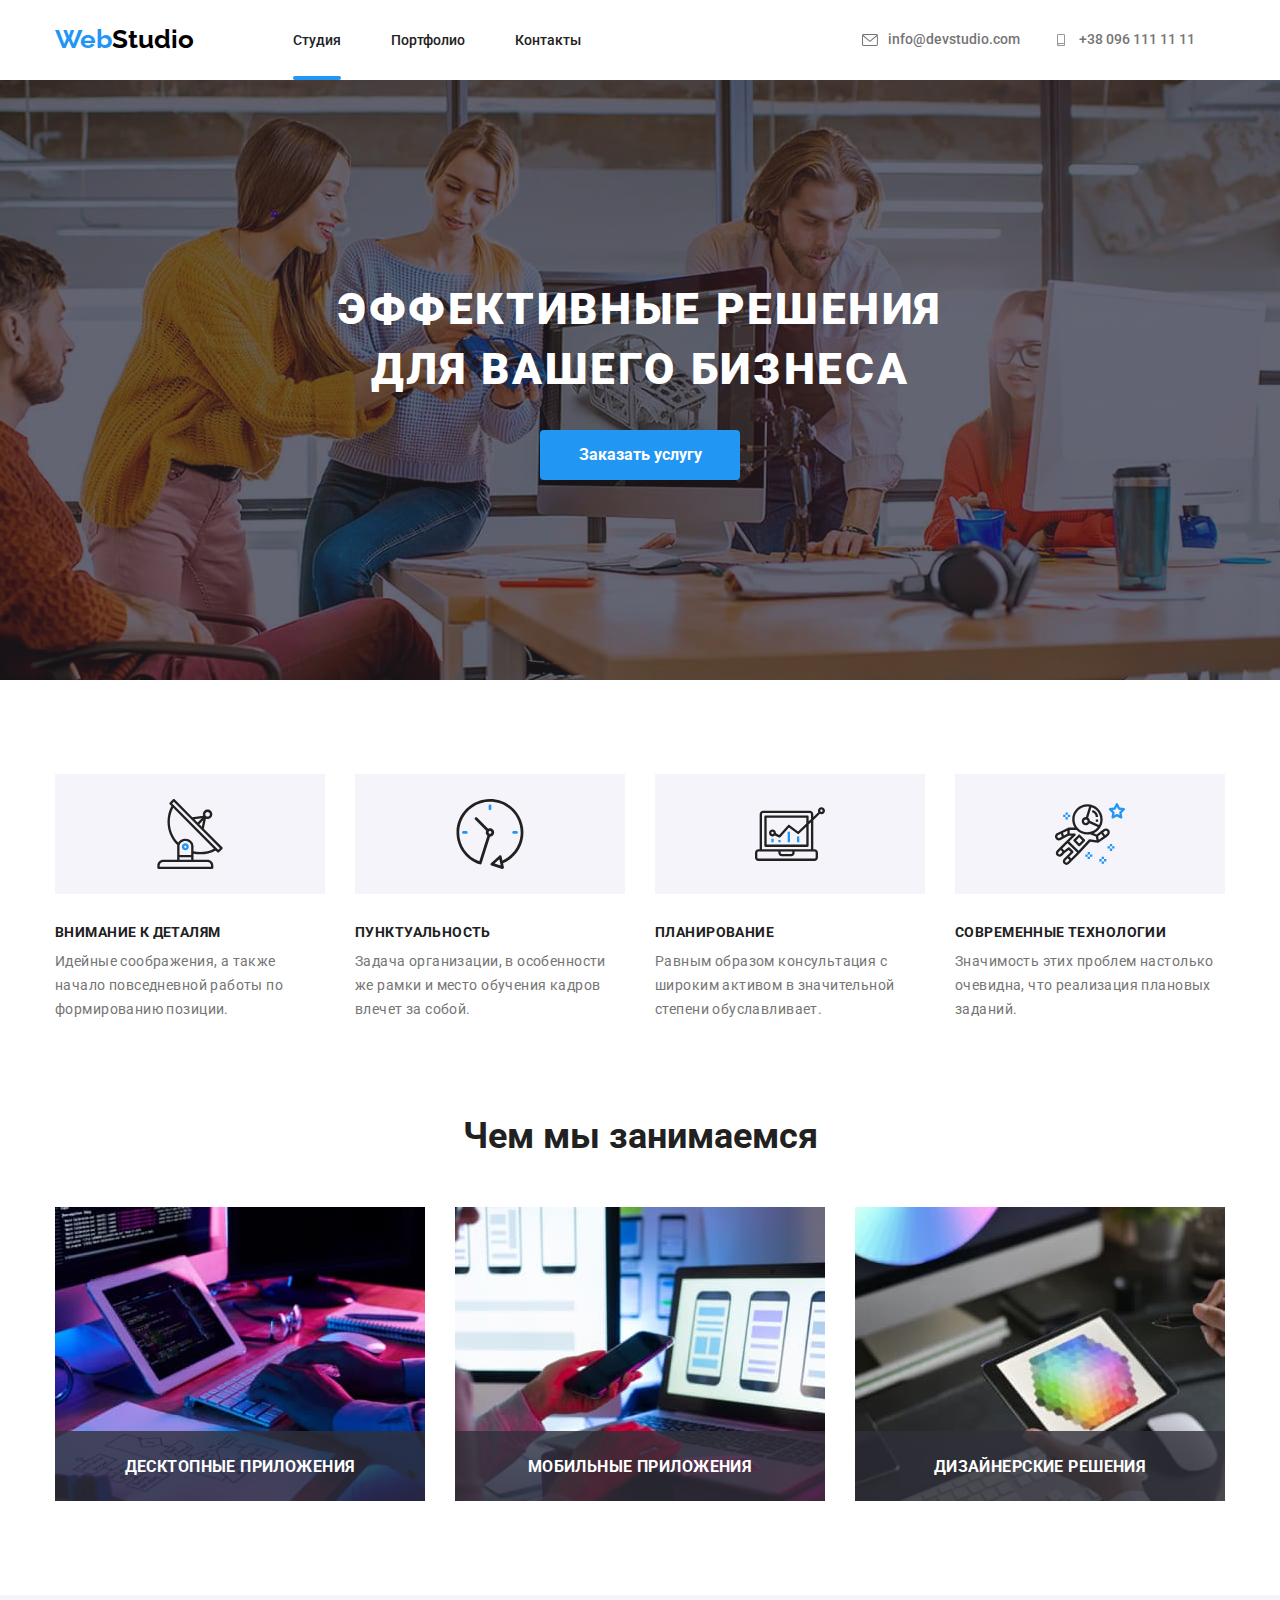
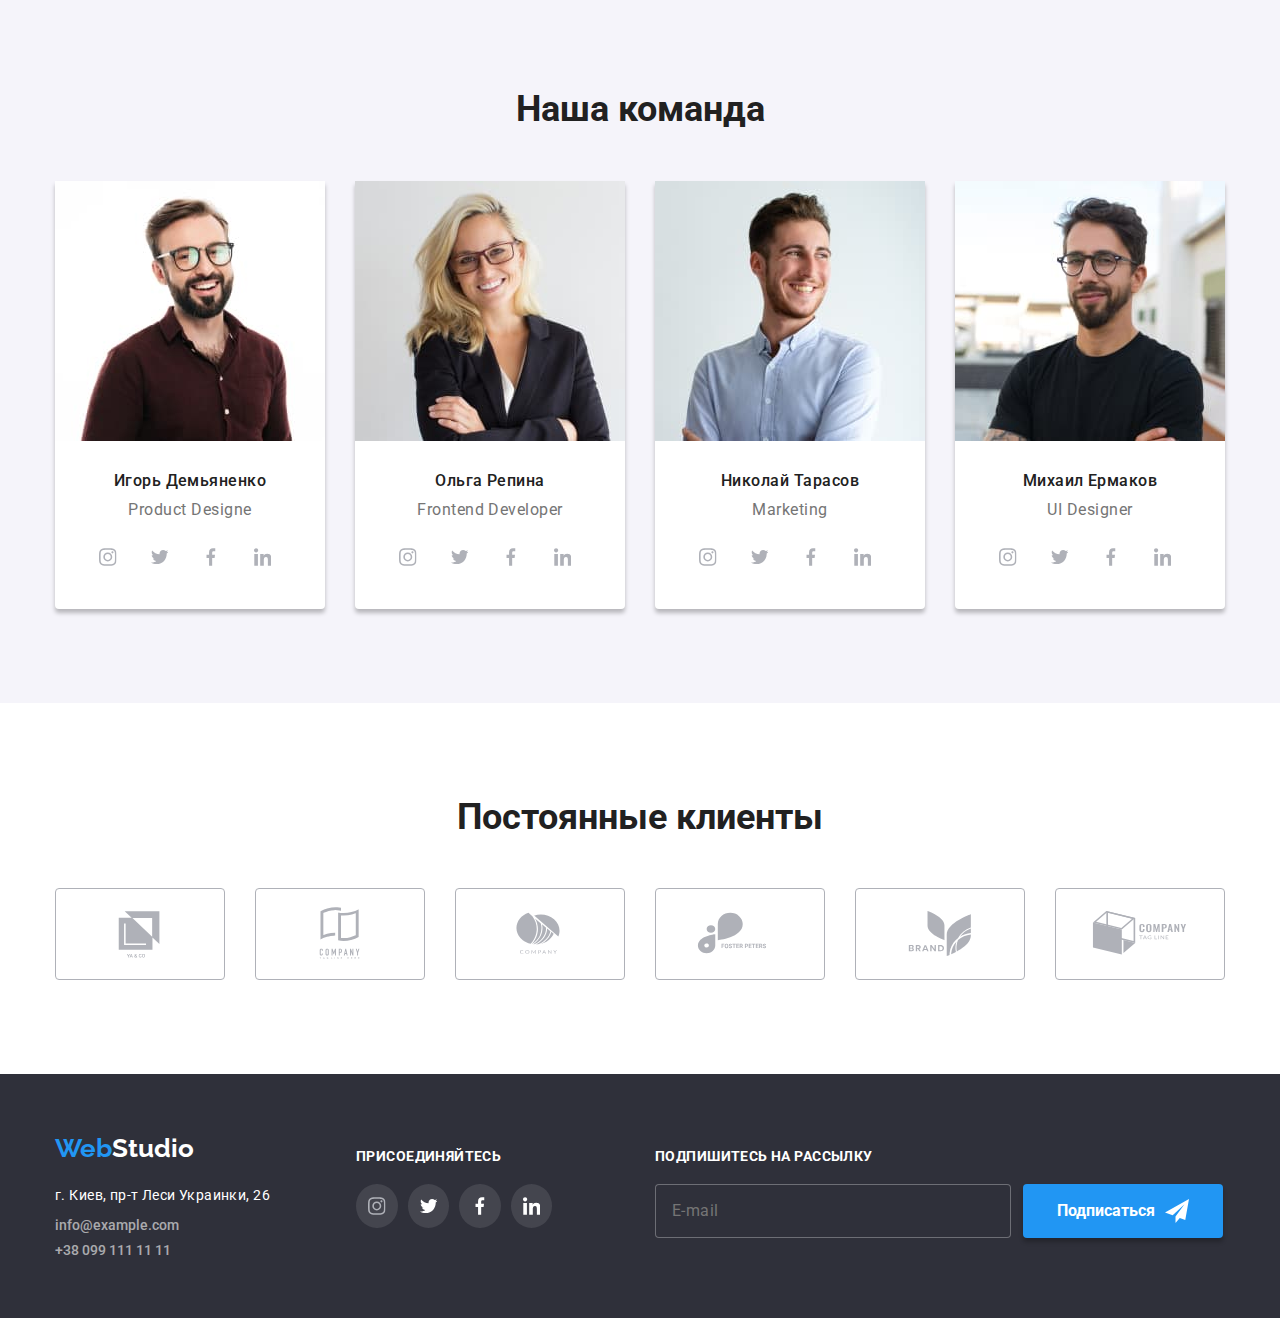
==== commit cf7ea7f3: "hw7" ====
--- a/index.html
+++ b/index.html
@@ -14,36 +14,35 @@
       rel="stylesheet"
       href="https://cdnjs.cloudflare.com/ajax/libs/modern-normalize/1.1.0/modern-normalize.min.css"
     />
-    <link rel="stylesheet" href="./css/styles.css" />
+    <link rel="stylesheet" href="./css/main.min.css" />
 
     <title>Студия</title>
   </head>
   <body>
     <header>
       <div class="page-header">
-        <nav class="nav-container">
-          <a href="/" class="headerlink"> <span class="logotype">Web</span>Studio </a>
-          <ul class="navlist list">
-            <li class="navlist-item">
-              <a href="./index.html" class="nav-link current">Студия</a>
-            </li>
-            <li class="navlist-item">
-              <a href="./portfolio.html" class="nav-link">Портфолио</a>
-            </li>
-            <li class="navlist-item">
-              <a href="#" class="nav-link">Контакты</a>
-            </li>
-          </ul>
-        </nav>
+        <a href="/" class="logo page-header__logo"> <span class="logo__label">Web</span>Studio </a>
+        <ul class="nav-list">
+          <li class="nav-list__item">
+            <a href="./index.html" class="nav-list__link link current">Студия</a>
+          </li>
+          <li class="nav-list__item">
+            <a href="./portfolio.html" class="nav-list__link link">Портфолио</a>
+          </li>
+          <li class="nav-list__item">
+            <a href="#" class="nav-list__link link">Контакты</a>
+          </li>
+        </ul>
+
         <div class="header-contacts">
-          <a href="mailto:info@devstudio.com" class="mail-link">
-            <svg class="mail-icon" width="16" height="12" aria-hidden="true">
+          <a href="mailto:info@devstudio.com" class="header-contacts__link">
+            <svg class="header-contacts__icon" width="16" height="12" aria-hidden="true">
               <use href="./images/symbol-defs.svg#icon-envelope"></use></svg
             >info@devstudio.com</a
           >
-          <a href="tel:+380961111111" class="tel-link">
-            <svg class="tel-icon">
-              <use href="./images/symbol-defs.svg#icon-smartphone" class="smartfone"></use>
+          <a href="tel:+380961111111" class="header-contacts__link">
+            <svg class="header-contacts__icon" width="16" height="12" aria-hidden="true">
+              <use href="./images/symbol-defs.svg#icon-smartphone"></use>
             </svg>
             +38 096 111 11 11</a
           >
@@ -51,89 +50,87 @@
       </div>
     </header>
 
-    <main class="main">
-      <!--section1-->
-    <section class="hero">
-        <div class="overlay">
-          <div class="hero-section">
-            <h1 class="hero-title">ЭФФЕКТИВНЫЕ РЕШЕНИЯ ДЛЯ ВАШЕГО БИЗНЕСА</h1>
-            <button type="button" class="hero-button" data-modal-open>Заказать услугу</button>
+    <main>
+      <!--hero-->
+      <section class="hero">
+        <div class="hero__overlay">
+          <h1 class="hero__title">ЭФФЕКТИВНЫЕ РЕШЕНИЯ ДЛЯ ВАШЕГО БИЗНЕСА</h1>
+            <button type="button" class="button  hero__button" data-modal-open>Заказать услугу</button>
           </div>
-        </div>
         
       </section>
-   
-      <!--section2-->
-      <section class="featuгes">
-        <div class="features-container">
-          <ul class="features-list">
-            <li class="featureslist-item">
-              <div class="feature-image">
-                <svg class="features-icon">
+
+      <!--section features-->
+      <section class="section" >
+        <div class="benefits">
+          <ul class="features list">
+            <li class="features__item">
+              <div class="features__image">
+                <svg class="features__icon" width="70" height="70" aria-hidden="true">
                   <use href="./images/symbol-defs.svg#icon-antenna" class="antenna"></use>
                 </svg>
               </div>
-              <h3>Внимание к деталям</h3>
-              <p class="features-text">
+              <h3 class="features__title">Внимание к деталям</h3>
+              <p class="features__text">
                 Идейные соображения, а также начало повседневной работы по формированию позиции.
               </p>
             </li>
-            <li class="featureslist-item">
-              <div class="feature-image">
-                <svg class="features-icon">
+            <li class="features__item">
+              <div class="features__image">
+                <svg class="features__icon" width="70" height="70" aria-hidden="true">
                   <use href="./images/symbol-defs.svg#icon-clock" class="clock"></use>
                 </svg>
               </div>
-              <h3>Пунктуальность</h3>
-              <p class="features-text">
+              <h3 class="features__title">Пунктуальность</h3>
+              <p class="features__text">
                 Задача организации, в особенности же рамки и место обучения кадров влечет за собой.
               </p>
             </li>
-            <li class="featureslist-item">
-              <div class="feature-image">
-                <svg class="features-icon">
+            <li class="features__item">
+              <div class="features__image">
+                <svg class="features__icon" width="70" height="70" aria-hidden="true">
                   <use href="./images/symbol-defs.svg#icon-diagram" class="diagram"></use>
                 </svg>
               </div>
-              <h3>Планирование</h3>
-              <p class="features-text">
+              <h3 class="features__title">Планирование</h3>
+              <p class="features__text">
                 Равным образом консультация с широким активом в значительной степени обуславливает.
               </p>
             </li>
-            <li class="featureslist-item">
-              <div class="feature-image">
-                <svg class="features-icon">
+            <li class="features__item">
+              <div class="features__image">
+                <svg class="features__icon" width="70" height="70" aria-hidden="true">
                   <use href="./images/symbol-defs.svg#icon-astronaut" class="astronaut"></use>
                 </svg>
               </div>
-              <h3>Современные технологии</h3>
-              <p class="features-text">
+              <h3 class="features__title">Современные технологии</h3>
+              <p class="features__text">
                 Значимость этих проблем настолько очевидна, что реализация плановых заданий.
               </p>
             </li>
           </ul>
 
-          <h2 class="features-title">Чем мы занимаемся</h2>
-          <ul class="servis-list list">
-            <li class="servislist-item">
+          <h2 class="benefits__title">Чем мы занимаемся</h2>
+          <ul class="servis list">
+            <li class="servis__item">
               <img src="./images/code.jpg" alt="Верстка макета" width="370" />
-              <div class="servis-description">
+              <div class="servis__description">
                 <h3>Десктопные приложения</h3>
               </div>
             </li>
-            <li class="servislist-item">
+            <li class="servis__item">
               <img
                 src="./images/adaptive.jpg"
                 alt="Кроссбраузерная оптимизация сайта"
                 width="370"
               />
-              <div class="servis-description">
+              <div class="servis__description">
                 <h3>Мобильные приложения</h3>
               </div>
             </li>
-            <li class="servislist-item">
+            <li class="servis__item">
               <img src="./images/design.jpg" alt="Подбор цветов для дизайна сайта" width="370" />
-              <div class="servis-description">
+              <div class="servis__description">
                 <h3>Дизайнерские решения</h3>
               </div>
             </li>
@@ -141,298 +138,288 @@
         </div>
       </section>
       <!--section3-->
-      <section class="team">
-        <div class="team-container">
-          <h2>Наша команда</h2>
-          <ul class="team-list list">
-            <li class="teamlist-item">
-              <img src="./images/igor.jpg" alt="фото Игоря Демьяненко" width="270" />
-              <div class="item-data">
-                <h3>Игорь Демьяненко</h3>
-                <p>Product Designe</p>
-
-                <ul class="social-webs list">
-                  <li>
-                    <a href="#" class="social-link">
-                      <svg class="links-icon">
+      <section class="section team-section">
+        <h2 class="team-section__title">Наша команда</h2>
+        <div class="team">
+          
+          <ul class="team__list list">
+            <li class="team__item">
+              <img class="team__image" src="./images/igor.jpg" alt="фото Игоря Демьяненко" width="270">
+              
+                <h3 class="team__title">Игорь Демьяненко</h3>
+                <p class="team__text">Product Designe</p>
+
+                <div class="social">
+                  <a href="#" class="social__link">
+                    <svg class="social__icon" width="44" height="44" aria-hidden="true">
                         <use href="./images/symbol-defs.svg#icon-instagram" class="icon"></use>
-                      </svg>
-                    </a>
-                  </li>
-                  <li>
-                    <a href="#" class="social-link">
-                      <svg class="links-icon">
+                    </svg>
+                  </a>
+                  <a href="#" class="social__link">
+                    <svg class="social__icon" width="44" height="44" aria-hidden="true">
                         <use href="./images/symbol-defs.svg#icon-twitter"></use>
-                      </svg>
-                    </a>
-                  </li>
-                  <li>
-                    <a href="#" class="social-link">
-                      <svg class="links-icon">
+                    </svg>
+                  </a>
+                  <a href="#" class="social__link">
+                    <svg class="social__icon" width="44" height="44" aria-hidden="true">
                         <use href="./images/symbol-defs.svg#icon-facebook"></use>
-                      </svg>
-                    </a>
-                  </li>
-                  <li>
-                    <a href="#" class="social-link">
-                      <svg class="links-icon">
+                    </svg>
+                  </a>
+                  <a href="#" class="social__link">
+                    <svg class="social__icon" width="44" height="44" aria-hidden="true">
                         <use href="./images/symbol-defs.svg#icon-linkedin" class="icon"></use>
-                      </svg>
-                    </a>
-                  </li>
-                </ul>
-              </div>
-            </li>
-            <li class="teamlist-item">
-              <img src="./images/olga.jpg" alt="фото Ольги Репиной" width="270" />
-              <div class="item-data">
-                <h3>Ольга Репина</h3>
-                <p>Frontend Developer</p>
-                <ul class="social-webs list">
-                  <li>
-                    <a href="#" class="social-link">
-                      <svg class="links-icon">
+                    </svg>
+                  </a>
+               </div>
+             
+            </li>
+            <li class="team__item">
+              <img class="team__image" src="./images/olga.jpg" alt="фото Ольги Репиной" width="270" />
+              
+                <h3 class="team__title">Ольга Репина</h3>
+                <p class="team__text">Frontend Developer</p>
+                <div class="social">
+                  <a href="#" class="social__link">
+                    <svg class="social__icon" width="44" height="44" aria-hidden="true">
                         <use href="./images/symbol-defs.svg#icon-instagram" class="icon"></use>
-                      </svg>
-                    </a>
-                  </li>
-                  <li>
-                    <a href="#" class="social-link">
-                      <svg class="links-icon">
+                    </svg>
+                  </a>
+                  <a href="#" class="social__link">
+                    <svg class="social__icon" width="44" height="44" aria-hidden="true">
                         <use href="./images/symbol-defs.svg#icon-twitter"></use>
-                      </svg>
-                    </a>
-                  </li>
-                  <li>
-                    <a href="#" class="social-link">
-                      <svg class="links-icon">
+                    </svg>
+                  </a>
+                  <a href="#" class="social__link">
+                    <svg class="social__icon" width="44" height="44" aria-hidden="true">
                         <use href="./images/symbol-defs.svg#icon-facebook"></use>
-                      </svg>
-                    </a>
-                  </li>
-                  <li>
-                    <a href="#" class="social-link">
-                      <svg class="links-icon">
+                    </svg>
+                  </a>
+                  <a href="#" class="social__link">
+                    <svg class="social__icon" width="44" height="44" aria-hidden="true">
                         <use href="./images/symbol-defs.svg#icon-linkedin" class="icon"></use>
-                      </svg>
-                    </a>
-                  </li>
-                </ul>
-              </div>
-            </li>
-            <li class="teamlist-item">
-              <img src="./images/nikolay.jpg" alt="фото николая Тарасова" width="270" />
-              <div class="item-data">
-                <h3>Николай Тарасов</h3>
-                <p>Marketing</p>
-                <ul class="social-webs list">
-                  <li>
-                    <a href="#" class="social-link">
-                      <svg class="links-icon">
+                    </svg>
+                  </a>
+               </div>
+            <li class="team__item">
+              <img class="team__image" src="./images/nikolay.jpg" alt="фото николая Тарасова" width="270" />
+              
+                <h3 class="team__title">Николай Тарасов</h3>
+                <p class="team__text">Marketing</p>
+                <div class="social">
+                  <a href="#" class="social__link">
+                    <svg class="social__icon" width="44" height="44" aria-hidden="true">
                         <use href="./images/symbol-defs.svg#icon-instagram" class="icon"></use>
-                      </svg>
-                    </a>
-                  </li>
-                  <li>
-                    <a href="#" class="social-link">
-                      <svg class="links-icon">
+                    </svg>
+                  </a>
+                  <a href="#" class="social__link">
+                    <svg class="social__icon" width="44" height="44" aria-hidden="true">
                         <use href="./images/symbol-defs.svg#icon-twitter"></use>
-                      </svg>
-                    </a>
-                  </li>
-                  <li>
-                    <a href="#" class="social-link">
-                      <svg class="links-icon">
+                    </svg>
+                  </a>
+                  <a href="#" class="social__link">
+                    <svg class="social__icon" width="44" height="44" aria-hidden="true">
                         <use href="./images/symbol-defs.svg#icon-facebook"></use>
-                      </svg>
-                    </a>
-                  </li>
-                  <li>
-                    <a href="#" class="social-link">
-                      <svg class="links-icon">
+                    </svg>
+                  </a>
+                  <a href="#" class="social__link">
+                    <svg class="social__icon" width="44" height="44" aria-hidden="true">
                         <use href="./images/symbol-defs.svg#icon-linkedin" class="icon"></use>
-                      </svg>
-                    </a>
-                  </li>
-                </ul>
-              </div>
-            </li>
-            <li class="teamlist-item">
-              <img src="./images/mikhail.jpg" alt="фото Михаила Ермакова" width="270" />
-              <div class="item-data">
-                <h3>Михаил Ермаков</h3>
-                <p>UI Designer</p>
-                <ul class="social-webs list">
-                  <li>
-                    <a href="#" class="social-link">
-                      <svg class="links-icon">
+                    </svg>
+                  </a>
+               </div>
+              
+            </li>
+            <li class="team__item">
+              <img class="team__image" src="./images/mikhail.jpg" alt="фото Михаила Ермакова" width="270" />
+              
+                <h3 class="team__title">Михаил Ермаков</h3>
+                <p class="team__text">UI Designer</p>
+                <div class="social">
+                  <a href="#" class="social__link">
+                    <svg class="social__icon" width="44" height="44" aria-hidden="true">
                         <use href="./images/symbol-defs.svg#icon-instagram" class="icon"></use>
-                      </svg>
-                    </a>
-                  </li>
-                  <li>
-                    <a href="#" class="social-link">
-                      <svg class="links-icon">
+                    </svg>
+                  </a>
+                  <a href="#" class="social__link">
+                    <svg class="social__icon" width="44" height="44" aria-hidden="true">
                         <use href="./images/symbol-defs.svg#icon-twitter"></use>
-                      </svg>
-                    </a>
-                  </li>
-                  <li>
-                    <a href="#" class="social-link">
-                      <svg class="links-icon">
+                    </svg>
+                  </a>
+                  <a href="#" class="social__link">
+                    <svg class="social__icon" width="44" height="44" aria-hidden="true">
                         <use href="./images/symbol-defs.svg#icon-facebook"></use>
-                      </svg>
-                    </a>
-                  </li>
-                  <li>
-                    <a href="#" class="social-link">
-                      <svg class="links-icon">
+                    </svg>
+                  </a>
+                  <a href="#" class="social__link">
+                    <svg class="social__icon" width="44" height="44" aria-hidden="true">
                         <use href="./images/symbol-defs.svg#icon-linkedin" class="icon"></use>
-                      </svg>
-                    </a>
-                  </li>
-                </ul>
-              </div>
+                    </svg>
+                  </a>
+               </div>
+              
             </li>
           </ul>
         </div>
       </section>
       <!-- section4 -->
-      <section class="clients">
+      <section class="section">
         <div class="brands">
-          <h2 class="clients-title">Постоянные клиенты</h2>
-          <ul class="clients-list list">
-            <li class="clients-item">
-              <a href="#" class="client-links"
-                ><svg class="brands-logotype">
-                  <use href="./images/symbol-defs.svg#icon-Client1" class="logotypes"></use></svg
-              ></a>
-            </li>
-            <li class="clients-item">
-              <a href="#" class="client-links"
-                ><svg class="brands-logotype">
-                  <use href="./images/symbol-defs.svg#icon-Client2" class="logotypes"></use></svg
-              ></a>
-            </li>
-            <li class="clients-item">
-              <a href="#" class="client-links"
-                ><svg class="brands-logotype">
-                  <use href="./images/symbol-defs.svg#icon-Client3" class="logotypes"></use></svg
-              ></a>
-            </li>
-            <li class="clients-item">
-              <a href="#" class="client-links"
-                ><svg class="brands-logotype">
-                  <use href="./images/symbol-defs.svg#icon-Client4" class="logotypes"></use></svg
-              ></a>
-            </li>
-            <li class="clients-item">
-              <a href="#" class="client-links"
-                ><svg class="brands-logotype">
-                  <use href="./images/symbol-defs.svg#icon-Client5" class="logotypes"></use></svg
-              ></a>
-            </li>
-            <li class="clients-item">
-              <a href="#" class="client-links"
-                ><svg class="brands-logotype">
-                  <use href="./images/symbol-defs.svg#icon-Client6" class="logotypes"></use></svg
+          <h2 class="brands__title">Постоянные клиенты</h2>
+          <ul class="brands__list list">
+            <li class="brands__item">
+              <a href="#" class="brands__links"
+                ><svg class="brands__logo" width="106" height="60" aria-hidden="true">
+                  <use href="./images/symbol-defs.svg#icon-Client1" class="logotype"></use></svg
+              ></a>
+            </li>
+            <li class="brands__item">
+              <a href="#" class="brands__links"
+                ><svg class="brands__logo" width="106" height="60" aria-hidden="true">
+                  <use href="./images/symbol-defs.svg#icon-Client2" class="logotype"></use></svg
+              ></a>
+            </li>
+            <li class="brands__item">
+              <a href="#" class="brands__links"
+                ><svg class="brands__logo" width="106" height="60" aria-hidden="true">
+                  <use href="./images/symbol-defs.svg#icon-Client3" class="logotype"></use></svg
+              ></a>
+            </li>
+            <li class="brands__item">
+              <a href="#" class="brands__links"
+                ><svg class="brands__logo" width="106" height="60" aria-hidden="true">
+                  <use href="./images/symbol-defs.svg#icon-Client4" class="logotype"></use></svg
+              ></a>
+            </li>
+            <li class="brands__item">
+              <a href="#" class="brands__links"
+                ><svg class="brands__logo" width="106" height="60" aria-hidden="true">
+                  <use href="./images/symbol-defs.svg#icon-Client5" class="logotype"></use></svg
+              ></a>
+            </li>
+            <li class="brands__item">
+              <a href="#" class="brands__links"
+                ><svg class="brands__logo" width="106" height="60" aria-hidden="true">
+                  <use href="./images/symbol-defs.svg#icon-Client6" class="logotype"></use></svg
               ></a>
             </li>
           </ul>
         </div>
       </section>
     </main>
-    <footer>
-      <div class="footer-container">
-        <div class="footer-logotype">
-          <a href="/" class="footerlink">
-            <span class="logotype-footer">Web</span><span class="footer-logo"> Studio</span></a>
-          <div class="footer-adress">
-            <address class="contacts">
-              <span class="city">г. Киев, пр-т Леси Украинки, 26</span>
-              <a href="mailto:info@example.com" class="mail-link-footer">info@example.com</a>
-              <a href="tel:+380991111111" class="tel-footer">+38 099 111 11 11</a>
+    <footer class="footer">
+      <div class="footer__container">
+        <div class="footer__adress">
+          <a href="/" class="logo">
+            <span class="logo__label">Web</span><span class="logo__label secondary">Studio</span></a>
+         
+            <address class="footer__contacts">
+              <span class="footer__text">г. Киев, пр-т Леси Украинки, 26</span>
+              <a href="mailto:info@example.com" class="footer__mail">info@example.com</a>
+              <a href="tel:+380991111111" class="footer__tel">+38 099 111 11 11</a>
             </address>
-          </div>
-        </div>
-      <div class="footer-social">
-        <div class="footer-title"><h3>ПРИСОЕДИНЯЙТЕСЬ</h3></div>
-          <ul class="footerlink-list list">
-            <li>
-              <a href="#" class="footerlink-item"
-                ><svg class="footer-icon">
-                  <use href="./images/symbol-defs.svg#icon-instagram"></use></svg
-              ></a>
-            </li>
-            <li>
-              <a href="#" class="footerlink-item"
-                ><svg class="footer-icon">
-                  <use href="./images/symbol-defs.svg#icon-twitter"></use></svg
-              ></a>
-            </li>
-            <li>
-              <a href="#" class="footerlink-item"
-                ><svg class="footer-icon">
-                  <use href="./images/symbol-defs.svg#icon-facebook"></use></svg
-              ></a>
-            </li>
-            <li>
-              <a href="#" class="footerlink-item"
-                ><svg class="footer-icon">
-                  <use href="./images/symbol-defs.svg#icon-linkedin"></use></svg
-              ></a>
-            </li>
-          </ul>
-        </div>
-        <form class="footer-form" name="signup-form" autocomplete="on"> 
-          <div class="footer-field">
-            <label class="footer-label" for="subscribe-email">ПОДПИШИТЕСЬ НА РАССЫЛКУ</label>
-            <div class="input-border"><input class="footer-input" type="email" name="subscribe" id="subscribe-email" placeholder="E-mail">
-              <button type="submit" class="subscribe-button">Подписаться<svg class="send"><use href="./images/symbol-defs.svg#icon-icon-send"></use></svg></button>
-            </div>
-            
-          </div>
-        </form>
+         
+        </div>
+        <div class="footer__invitation">
+            <h3 class="footer__title">ПРИСОЕДИНЯЙТЕСЬ</h3>
+          <div class="social footer-social">
+            <a href="#" class="social__link-footer">
+              <svg class="social__icon" width="44" height="44" aria-hidden="true">
+                  <use href="./images/symbol-defs.svg#icon-instagram" class="icon"></use>
+              </svg>
+            </a>
+            <a href="#" class="social__link-footer">
+              <svg class="social__icon-footer" width="44" height="44" aria-hidden="true">
+                  <use href="./images/symbol-defs.svg#icon-twitter"></use>
+              </svg>
+            </a>
+            <a href="#" class="social__link-footer">
+              <svg class="social__icon-footer" width="44" height="44" aria-hidden="true">
+                  <use href="./images/symbol-defs.svg#icon-facebook"></use>
+              </svg>
+            </a>
+            <a href="#" class="social__link-footer">
+              <svg class="social__icon-footer" width="44" height="44" aria-hidden="true">
+                  <use href="./images/symbol-defs.svg#icon-linkedin" class="icon"></use>
+              </svg>
+            </a>
+         </div>
+        </div>
+        <div class="cta-form">
+          <form class="footer__form" name="signup-form" autocomplete="on">
+          
+              <label class="footer__label" for="subscribe-email">ПОДПИШИТЕСЬ НА РАССЫЛКУ</label>
+              <div class="footer__input">
+                <input
+                  class="input"
+                  type="email"
+                  name="subscribe"
+                  id="subscribe-email"
+                  placeholder="E-mail"
+                />
+                <button type="submit" class="subscribe-button button">
+                  Подписаться<svg class=" button__icon button__icon--right" width="24" height="24" aria-hidden="true">
+                    <use href="./images/symbol-defs.svg#icon-icon-send"></use>
+                  </svg>
+                </button>
+              </div>
+           </form>
+        </div>
       </div>
     </footer>
     <div class="backdrop is-hidden" data-modal>
       <div class="modal">
         <button type="button" class="modal-close" data-modal-close>
-          <svg class="cross" width="32" height="32"><use href="./images/symbol-defs.svg#icon-cross"></use></svg>
+          <svg class="cross" width="32" height="32">
+            <use href="./images/symbol-defs.svg#icon-cross"></use>
+          </svg>
         </button>
         <div class="modal-inner">
           <h2 class="modal-iner-title">Оставьте свои данные, мы вам перезвоним</h2>
           <form class="modal-form" name="callback" autocomplete="on">
-              <label class="form-label" for="name">Имя</label>
-              <div class="form-field">
-              <input class="form-input" type="text" name="user-name" id="name">
-                <svg class="form-icon" width="32" height="32">
-                  <use href="./images/symbol-defs.svg#icon-person"></use>
-                </svg>
-              </div>
-              <label class="form-label" for="tel">Телефон</label>
-              <div class="form-field">
-              <input class="form-input" type="tel" name="user-tel" id="tel">
-                  <svg class="form-icon" width="32" height="32">
-                  <use href="./images/symbol-defs.svg#icon-phone"></use>
-                </svg>
-              </div>
-              <label class="form-label" for="email">Почта</label>
-              <div class="form-field">
-              <input class="form-input" type="email" name="user-mail" id="email">
-                <svg class="form-icon" width="32" height="32">
-                  <use href="./images/symbol-defs.svg#icon-email-black"></use>
-                </svg>
-              </div>
+            <label class="form-label" for="name">Имя</label>
+            <div class="form-field">
+              <input class="form-input" type="text" name="user-name" id="name" />
+              <svg class="form-icon" width="32" height="32">
+                <use href="./images/symbol-defs.svg#icon-person"></use>
+              </svg>
+            </div>
+            <label class="form-label" for="tel">Телефон</label>
+            <div class="form-field">
+              <input class="form-input" type="tel" name="user-tel" id="tel" />
+              <svg class="form-icon" width="32" height="32">
+                <use href="./images/symbol-defs.svg#icon-phone"></use>
+              </svg>
+            </div>
+            <label class="form-label" for="email">Почта</label>
+            <div class="form-field">
+              <input class="form-input" type="email" name="user-mail" id="email" />
+              <svg class="form-icon" width="32" height="32">
+                <use href="./images/symbol-defs.svg#icon-email-black"></use>
+              </svg>
+            </div>
             <label class="form-label">Коментарий</label>
-            <textarea class="form-coment" name="coment" rows="5" placeholder="Введите текст"></textarea>
-            <input type="checkbox" name="agreement" value="agreement" id="agree" class="checkbox-input">
-            <label class="form-label agreement" for="agree"> Соглашаюсь с рассылкой и принимаю <a href="#" class="form-link"> Условия договора</a></label>
-            <button type="submit" class="subscribe-button form">Отправить</button>
-        </form>
+            <textarea
+              class="form-coment"
+              name="coment"
+              rows="5"
+              placeholder="Введите текст"
+            ></textarea>
+            <input
+              type="checkbox"
+              name="agreement"
+              value="agreement"
+              id="agree"
+              class="checkbox-input"
+            />
+            <label class="form-label agreement" for="agree">
+              Соглашаюсь с рассылкой и принимаю
+              <a href="#" class="form-link"> Условия договора</a></label
+            >
+            <button type="submit" class="button">Отправить</button>
+          </form>
+        </div>
       </div>
-      </div>
-  </div>
+    </div>
     <script src="./js/modal.js"></script>
   </body>
 </html>
--- a/css/main.min.css
+++ b/css/main.min.css
@@ -0,0 +1 @@
+body{background-color:var(--backgroundcolor-primary);color:var(--primary-text-color);font-family:var(--font-family-primary);font-weight:400;font-size:14px;line-height:var(--primary-line-height)}html{box-sizing:border-box;scroll-behavior:smooth}*,*::after,*::before{box-sizing:inherit}.section{padding:94px 0}h1,h2,h3,h4,h5,h6,p{margin-top:0}.list{list-style:none;padding-left:0;margin:0}a{text-decoration:none;color:inherit}img{display:block;max-width:100%;height:auto}address{font-style:normal}h2{font-weight:700;font-size:36px;text-align:center}:root{--backgroundcolor-primary: #fff;--color-accent: #2196f3;--primary-text-color: #212121;--accent-text-color: #fff;--font-family-primary: "Roboto", sans-serif;--font-family-logo: "Raleway", sans-serif;--button-color: #f5f4fA;--primary-line-height: 1, 17;--icon-primary-color: #afb1b8}.benefits__title{margin-left:auto;margin-right:auto;margin-bottom:50px}.benefits{display:block;width:1200px;padding:0 15px;margin:0 auto}.features{display:flex;justify-content:space-between;margin-bottom:94px}.features__item{display:block;width:270px}.features__image{display:flex;justify-content:center;align-items:center;width:270px;padding:25px 0;background-color:var(--button-color);margin-bottom:30px}.features__icon{width:70px;height:70px}.features__text{font-family:var(--font-family-primary);font-weight:400;font-size:14px;color:#757575;line-height:1.71;letter-spacing:.03em;margin:0}.features__title{margin-bottom:10px;font-weight:700;font-size:14px;letter-spacing:.03em;text-transform:uppercase}.servis{display:flex;justify-content:center;padding:0;margin-bottom:0;list-style:none}.servis__item{position:relative;margin-right:30px;margin-bottom:0}.servis__item:nth-child(3n){margin-right:0px}.servis__description{position:absolute;bottom:0;width:370px;height:70px;background-color:rgba(47,48,58,.8);text-align:center;padding:27px 0;font-family:var(--font-family-primary);font-style:normal;font-weight:700;font-size:14px;line-height:var(--primary-line-height);text-align:center;letter-spacing:.03em;text-transform:uppercase;color:var(--accent-text-color);margin:0}.brands{display:flex;flex-wrap:wrap;justify-content:center;align-items:center;width:1200px;margin:0 auto;padding:0 15px}.brands__title{margin-left:auto;margin-right:auto;margin-bottom:50px}.brands__list{display:flex;justify-content:center;align-items:center}.brands__item:not(:last-child){margin-right:30px}.brands__links{display:flex;justify-content:center;align-items:center;width:170px;padding:15px 0;border:1px solid;border-radius:.25rem;border-color:var(--icon-primary-color);transition-property:background-color;transition-duration:250ms;transition-timing-function:cubic-bezier(0.4, 0, 0.2, 1)}.brands__links:hover,.brands__links:focus,.brands__links:active{border-color:var(--color-accent);fill:var(--color-accent);outline:none}.brands__logo{fill:var(--icon-primary-color);transition-property:fill;transition-duration:250ms;transition-timing-function:cubic-bezier(0.4, 0, 0.2, 1)}.brands__links:hover .brands__logo{fill:var(--color-accent)}.brands__links:focus .logotype{fill:var(--color-accent);border-color:var(--color-accent)}.hero{max-width:1600px;min-height:600px;padding:0;margin:0 auto;background-image:url("../images/Img.jpg");background-size:cover;background-position:center;background-color:#2f303a;position:relative}.hero__overlay{position:absolute;top:0;left:0;width:100%;height:100%;padding:200px 0;background-color:rgba(47,48,58,.4)}.hero__title{margin:0 auto;width:696px;margin-bottom:30px;color:var(--accent-text-color);font-family:var(--font-family-primary);font-style:normal;font-weight:900;font-size:44px;line-height:1.36;letter-spacing:.06em;text-align:center}.works{display:flex;flex-wrap:wrap;justify-content:center;width:1200px;padding-right:15px;padding-left:15px;margin:0 auto}.grid{display:flex;flex-wrap:wrap;width:100%}.grid__items{position:relative;width:368px;margin-right:30px;margin-bottom:30px;border:1px solid;border-color:#ececec;transition-property:box-shadow;transition-duration:250ms;transition-timing-function:cubic-bezier(0.4, 0, 0.2, 1)}.grid__items:nth-child(3n){margin-right:0}.grid__items:nth-last-child(-n+3){margin-bottom:0}.grid__items:hover,.grid__items:active,.grid__items:focus{box-shadow:0 4px 4px rgba(0,0,0,.25);cursor:pointer}.grid__items:hover .thumb-example__overlay{transform:translateY(0);opacity:1}.thumb-example{position:relative;overflow:hidden}.thumb-example__overlay{position:absolute;background-color:rgba(33,150,243,.9);width:100%;height:100%;top:0;left:0;display:flex;justify-content:center;align-items:center;padding:0 24px;opacity:0;z-index:1;transform:translateY(100%);transition-property:transform,opacity;transition-duration:250ms;transition-timing-function:cubic-bezier(0.4, 0, 0.2, 1)}.thumb-example__text{display:inline-flex;margin:0;padding:0;text-align:start;font-family:var(--font-family-primary);font-style:normal;font-weight:400;font-size:18px;line-height:1.55;letter-spacing:.03em;color:var(--accent-text-color)}.description{padding:20px 24px}.description__title{font-weight:700;font-size:18px;line-height:2;letter-spacing:.06em;margin:0 0 4px}.description__text{margin:0;color:#757575;font-size:16px;line-height:1.88;letter-spacing:.03em}.social{display:flex;justify-content:center;align-items:center;border-radius:50%;width:206px;height:44px;margin:0 auto;margin-bottom:30px}.social__link,.social__link-footer{display:flex;height:44px;border-radius:50%;background-color:var(--backgroundcolor-primary);transition-property:background-color;transition-duration:250ms;transition-timing-function:cubic-bezier(0.4, 0, 0.2, 1)}.social__link:not(last-child),.social__link-footer:not(last-child){margin-right:10px}.social__link:hover,.social__link-footer:hover,.social__link:active,.social__link-footer:active,.social__link:focus,.social__link-footer:focus{background-color:var(--color-accent);border-color:var(--color-accent);outline:none}.social__link:focus .social__icon,.social__link:focus .social__icon-footer,.social__link-footer:focus .social__icon,.social__link-footer:focus .social__icon-footer{fill:var(--backgroundcolor-primary)}.social__icon,.social__icon-footer{width:100%;height:100%;padding:12px 12px;fill:var(--icon-primary-color)}.social__icon:hover,.social__icon-footer:hover,.social__icon:active,.social__icon-footer:active{fill:var(--backgroundcolor-primary)}.footer-social{margin-bottom:0;margin-top:20px}.social__link-footer{background-color:rgba(255,255,255,.1)}.social__icon-footer{fill:var(--backgroundcolor-primary)}.team-section{background-color:#f5f4fa}.team-section__title{display:block;margin-bottom:50px}.team{display:flex;justify-content:center;width:1200px;margin:0 auto;padding-right:15px;padding-left:15px}.team__list{display:flex;justify-content:space-between;width:100%}.team__item{border-bottom-right-radius:4px;border-bottom-left-radius:4px;background-color:var(--backgroundcolor-primary);box-shadow:0 4px 4px rgba(0,0,0,.25);text-align:center;line-height:1.19;letter-spacing:.03em}.team__image{margin-bottom:30px}.team__title{font-weight:500;font-size:16px;line-height:var(--primary-line-height);letter-spacing:.03em;margin-bottom:10px}.team__text{display:block;margin:0;margin-bottom:16px;color:#757575;font-size:16px;line-height:1.19;letter-spacing:.03em}.footer{background-color:#2f303a;padding-top:60px;padding-bottom:60px}.footer__container{display:flex;width:1200px;padding-right:15px;padding-left:15px;margin:0 auto;background-color:#2f303a}.footer__adress{display:block;width:231px;margin-right:70px}.footer__text{display:block;margin-top:20px;font-family:var(--font-family-primary);font-style:normal;font-size:14px;letter-spacing:.03em;line-height:1.71;color:var(--accent-text-color)}.footer__mail,.footer__tel{display:block;margin-top:9px;margin-bottom:9px;font-family:var(--font-family-primary);font-size:14px;font-weight:500;line-height:var(--primary-line-height);color:rgba(255,255,255,.6);text-decoration:none;transition-property:background-color;transition-duration:250ms;transition-timing-function:cubic-bezier(0.4, 0, 0.2, 1)}.footer__tel{margin:0}.footer__mail:hover,.footer__mail:active,.footer__mail:focus{color:var(--color-accent)}.footer__tel:hover,.footer__tel:active,.footer__tel:focus{color:var(--color-accent)}.footer__invitation{margin-right:93px;padding-top:14px}.footer__title{font-family:var(--font-family-primary);font-size:14px;font-weight:700;line-height:var(--primary-line-height);letter-spacing:.03em;color:var(--accent-text-color);text-align:start;margin-bottom:0}.footer__input{display:flex;width:100%;margin-top:20px}.footer__label{margin-bottom:20px;font-family:var(--font-family-primary);font-size:14px;font-weight:700;line-height:var(--primary-line-height);letter-spacing:.03em;color:var(--accent-text-color);text-align:start}.cta-form{padding-top:14px}.page-header{display:flex;align-items:center;width:1200px;margin:0 auto;padding:0 15px}.header-contacts{display:inline;margin-left:auto}.header-contacts__link{display:inline-flex;justify-content:center;align-items:center;font-family:var(--font-family-primary);font-size:14px;font-weight:500;line-height:var(--primary-line-height);color:#757575;text-decoration:none;transition-property:background-color;transition-duration:250ms;transition-timing-function:cubic-bezier(0.4, 0, 0.2, 1)}.header-contacts__link:not(last-child){margin-right:30px}.header-contacts__link:hover,.header-contacts__link:active,.header-contacts__link:focus{color:var(--color-accent);outline:none}.header-contacts__icon{width:16px;height:12px;margin-right:10px;fill:#757575}.header-contacts__link:hover .header-contacts__icon,.header-contacts__link:focus .header-contacts__icon,.header-contacts__link:active .header-contacts__icon{fill:var(--color-accent)}.portfolio{border-bottom:1px solid #ececec}.logo{width:145px;font-family:var(--font-family-logo);font-size:26px;font-weight:700;line-height:var(--primary-line-height);color:#000;text-decoration:none}.logo__label{color:var(--color-accent);margin:0}.logo__label.secondary{color:var(--accent-text-color)}.backdrop{position:fixed;top:50%;left:50%;transform:translate(-50%, -50%);width:100%;height:100%;background-color:rgba(0,0,0,.2);opacity:1;transition:opacity 250ms cubic-bezier(0.4, 0, 0.2, 1),visibility 250ms cubic-bezier(0.4, 0, 0.2, 1);visibility:visible}.backdrop.is-hidden{opacity:0;pointer-events:none;visibility:hidden}.backdrop.is-hidden .modal{transform:translate(-50%, -50%) scale(0.1)}.modal{display:flex;position:absolute;z-index:2;top:50%;left:50%;transform:translate(-50%, -50%) scale(1);width:528px;height:581px;padding:46.5px 38px 33.5px 42px;background-color:#fff;transition-property:transform;transition-duration:250ms;transition-timing-function:cubic-bezier(0.4, 0, 0.2, 1)}.modal-close{position:absolute;width:30px;height:30px;top:8px;right:8px;border-radius:50%;border-color:rgba(0,0,0,.1);background-color:var(--backgroundcolor-primary);padding:8px;cursor:pointer}.modal-close:hover{fill:#2196f3}.modal-iner-title{font-family:var(--font-family-primary);font-size:20px;font-weight:700;line-height:var(--primary-line-height);letter-spacing:.03em;text-align:center;margin-bottom:12px}.form-field{position:relative}.form-field .form-icon{position:absolute;top:11px;left:12px}.form-input{width:100%;height:40px;border:1px solid rgba(33,33,33,.2);border-radius:4px;margin-bottom:10px;cursor:pointer;padding-left:42px;padding-right:10px}.form-input:hover,.form-input:focus{border:1px solid var(--color-accent);outline:1px solid var(--color-accent)}.form-icon{fill:#212121}.form-input:focus+.form-icon{fill:#2196f3}.form-input:hover+.form-icon{fill:#2196f3}.form-label{display:inline-block;position:relative;font-family:var(--font-family-primary);font-size:12px;font-weight:400;line-height:var(--primary-line-height);letter-spacing:.01em;color:#757575;margin-bottom:4px}.form-label.agreement{font-family:var(--font-family-primary);font-size:14px;font-weight:400;line-height:1.71;letter-spacing:.03em;color:#757575;margin-top:20px;margin-bottom:30px;padding-left:8px;cursor:pointer}.form-label.agreement::before{content:"";position:absolute;top:1px;left:-18px;width:15px;height:15px;border-radius:2px;background-color:var(--backgroundcolor-primary);border:2px solid #212121;border-radius:2px;margin-right:8px}.form-label.agreement::after{content:"";position:absolute;top:5px;left:-16px;width:12px;height:6px;border-bottom:2px solid;border-left:2px solid;border-color:#fff;transform:rotate(-45deg);background-color:rgba(0,0,0,0);opacity:0;visibility:hidden}.checkbox-input:checked{outline:none}.checkbox-input:focus-visible{outline:none}.checkbox-input:checked+.form-label.agreement::before{background-color:var(--color-accent);border-color:var(--color-accent);box-shadow:0px 1px 3px rgba(0,0,0,.12),0px 1px 1px rgba(0,0,0,.14),0px 2px 1px rgba(0,0,0,.2)}.checkbox-input:focus-visible+.form-label.agreement::before{background-color:var(--color-accent);border-color:var(--color-accent);box-shadow:0px 1px 3px rgba(0,0,0,.12),0px 1px 1px rgba(0,0,0,.14),0px 2px 1px rgba(0,0,0,.2)}.checkbox-input:checked+.form-label.agreement::after{opacity:1;visibility:visible}.checkbox-input:focus-visible+.form-label.agreement::after{opacity:1;visibility:visible}.form-coment{width:100%;resize:none;padding:12px 16px;border:1px solid rgba(33,33,33,.2);border-radius:4px}.form-coment::-moz-placeholder{font-family:var(--font-family-primary);font-size:14px;font-weight:400;line-height:var(--primary-line-height);letter-spacing:.01em;color:rgba(117,117,117,.5)}.form-coment:-ms-input-placeholder{font-family:var(--font-family-primary);font-size:14px;font-weight:400;line-height:var(--primary-line-height);letter-spacing:.01em;color:rgba(117,117,117,.5)}.form-coment::placeholder{font-family:var(--font-family-primary);font-size:14px;font-weight:400;line-height:var(--primary-line-height);letter-spacing:.01em;color:rgba(117,117,117,.5)}.form-coment:hover,.form-coment:focus{border:1px solid var(--color-accent);outline:1px solid var(--color-accent)}.form-link{color:#2196f3}.nav-list{display:flex;list-style:none;margin:0;margin-left:93px;padding:0}.nav-list__item:not(:last-child):not(:last-child){margin-right:50px}.nav-list__link{display:block;position:relative;height:100%;font-family:var(--font-family-primary);font-size:14px;font-weight:500;line-height:var(--primary-line-height);color:var(--primary-text-color);text-decoration:none;padding:32px 0}.nav-list__link:hover,.nav-list__link:focus,.nav-list__link:active{color:var(--color-accent);outline:none}.nav-list__link::after{content:"";position:absolute;left:0;bottom:0;width:100%;height:4px;background-color:var(--color-accent);border-radius:2px;opacity:0;transition-property:opacity;transition-duration:250ms;transition-timing-function:cubic-bezier(0.4, 0, 0.2, 1)}.nav-list__link:hover::after,.nav-list__link:focus::after{opacity:1}.nav-list__link.current::after{content:"";opacity:1}.button{display:block;margin:0 auto;border:none;border-radius:4px;background-color:var(--color-accent);color:var(--accent-text-color);font-family:var(--font-family-primary);font-style:normal;font-weight:700;font-size:16px;line-height:1.88;cursor:pointer;text-align:center;min-width:200px;min-height:50px;padding:10px}.button__icon{fill:#fff}.button__icon--right{margin-left:10px}.button__icon--left{margin-right:10px}.button :focus-visible{outline:none}.subscribe-button{display:flex;justify-content:center;align-items:center;margin-left:12px;box-shadow:0 4px 4px rgba(0,0,0,.25)}.navbutton{height:38px;color:var(--primary-text-color);background-color:var(--button-color);cursor:pointer;border-radius:4px;border:0;font-family:var(--font-family-primary);font-weight:500;font-size:16px;line-height:1.63;letter-spacing:.03em;margin:0;padding:6px 22px;transition-property:background-color;transition-duration:250ms;transition-timing-function:cubic-bezier(0.4, 0, 0.2, 1)}.navbutton:hover,.navbutton:active,.navbutton:focus{color:var(--accent-text-color);background-color:var(--color-accent)}.navbutton:not(:last-child){margin-right:8px}.works__navbutton{display:flex;justify-content:center;min-width:611px;margin-bottom:50px}.input{width:356px;background-color:#2f303a;font-family:var(--font-family-primary);font-weight:400;font-size:16px;line-height:1.25;letter-spacing:.03em;color:var(--accent-text-color);padding:16px;border:1px solid rgba(255,255,255,.3);border-radius:4px}.visually-hidden{position:absolute !important;width:1px !important;height:1px !important;margin:-1px !important;border:0 !important;padding:0 !important;white-space:nowrap !important;-webkit-clip-path:inset(100%) !important;clip-path:inset(100%) !important;clip:rect(0 0 0 0) !important;overflow:hidden !important}.is-hidden{opacity:0;pointer-events:none;visibility:hidden}/*# sourceMappingURL=main.min.css.map */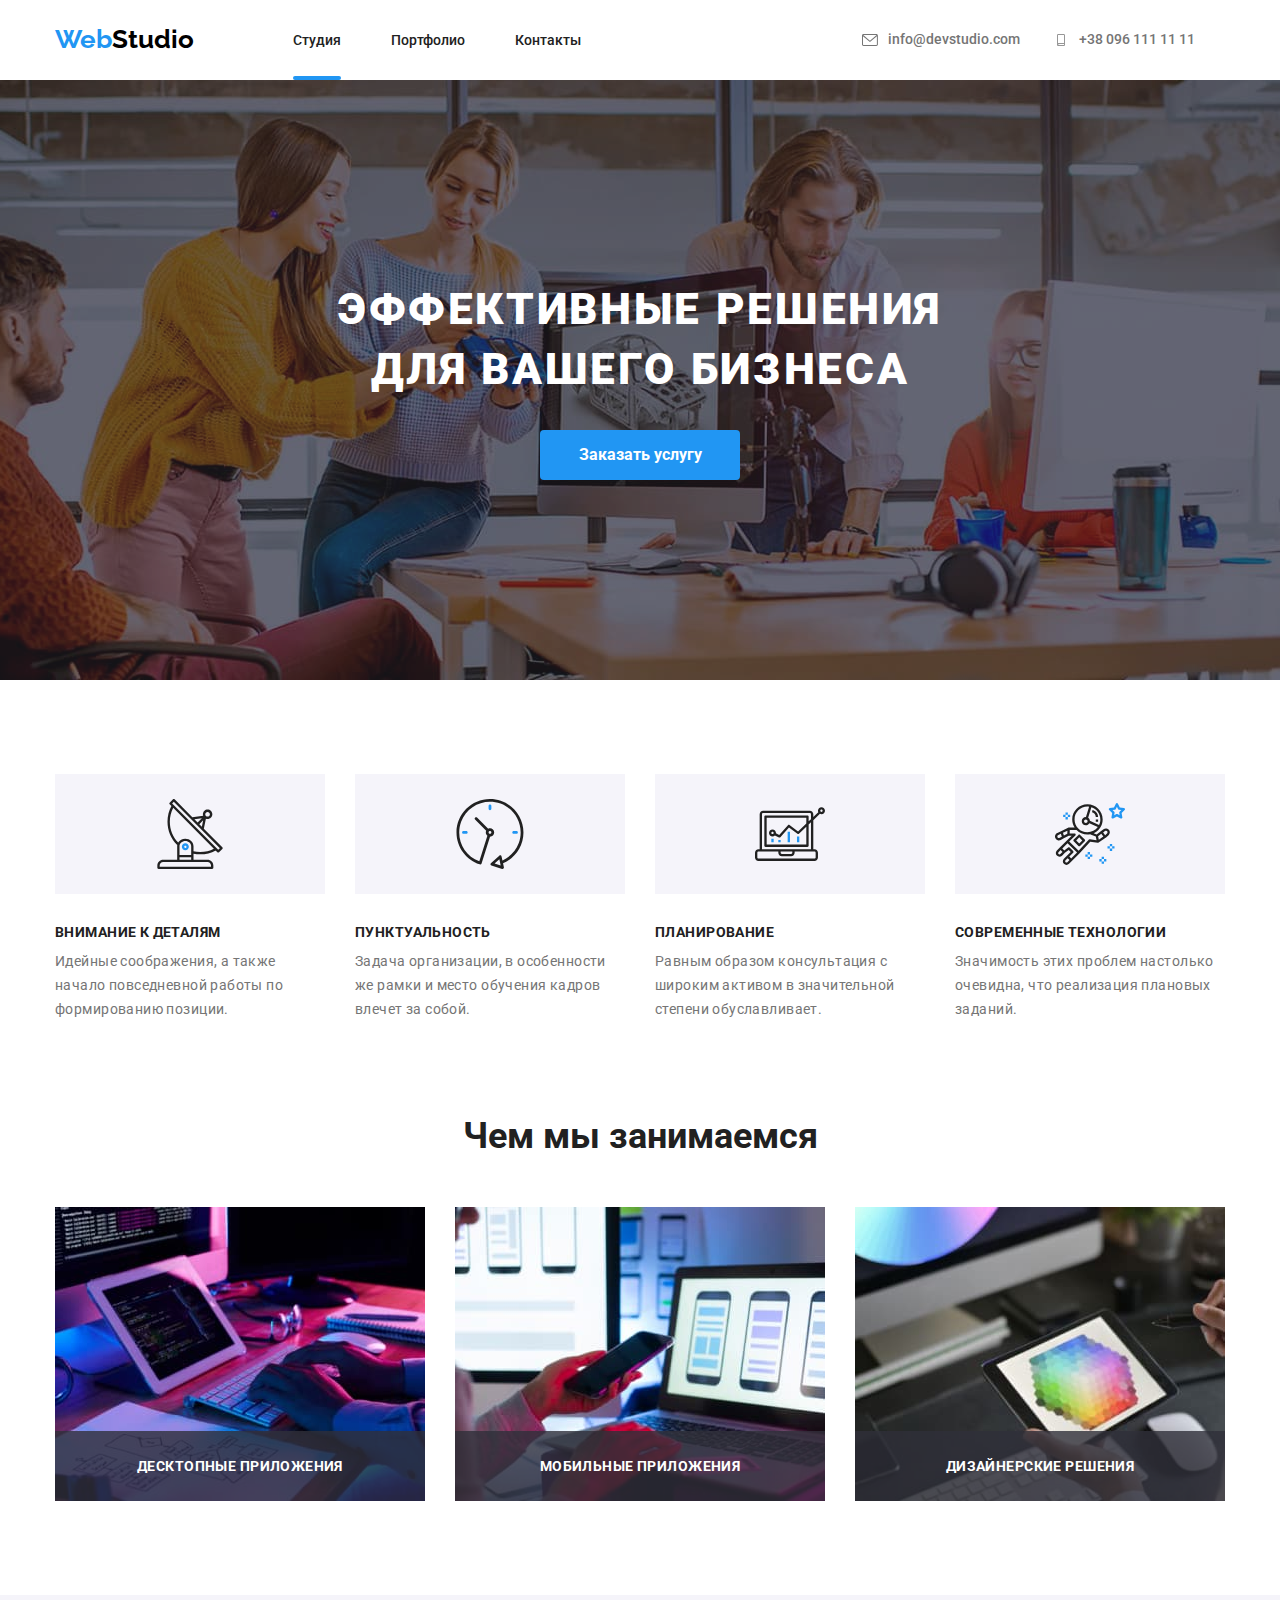
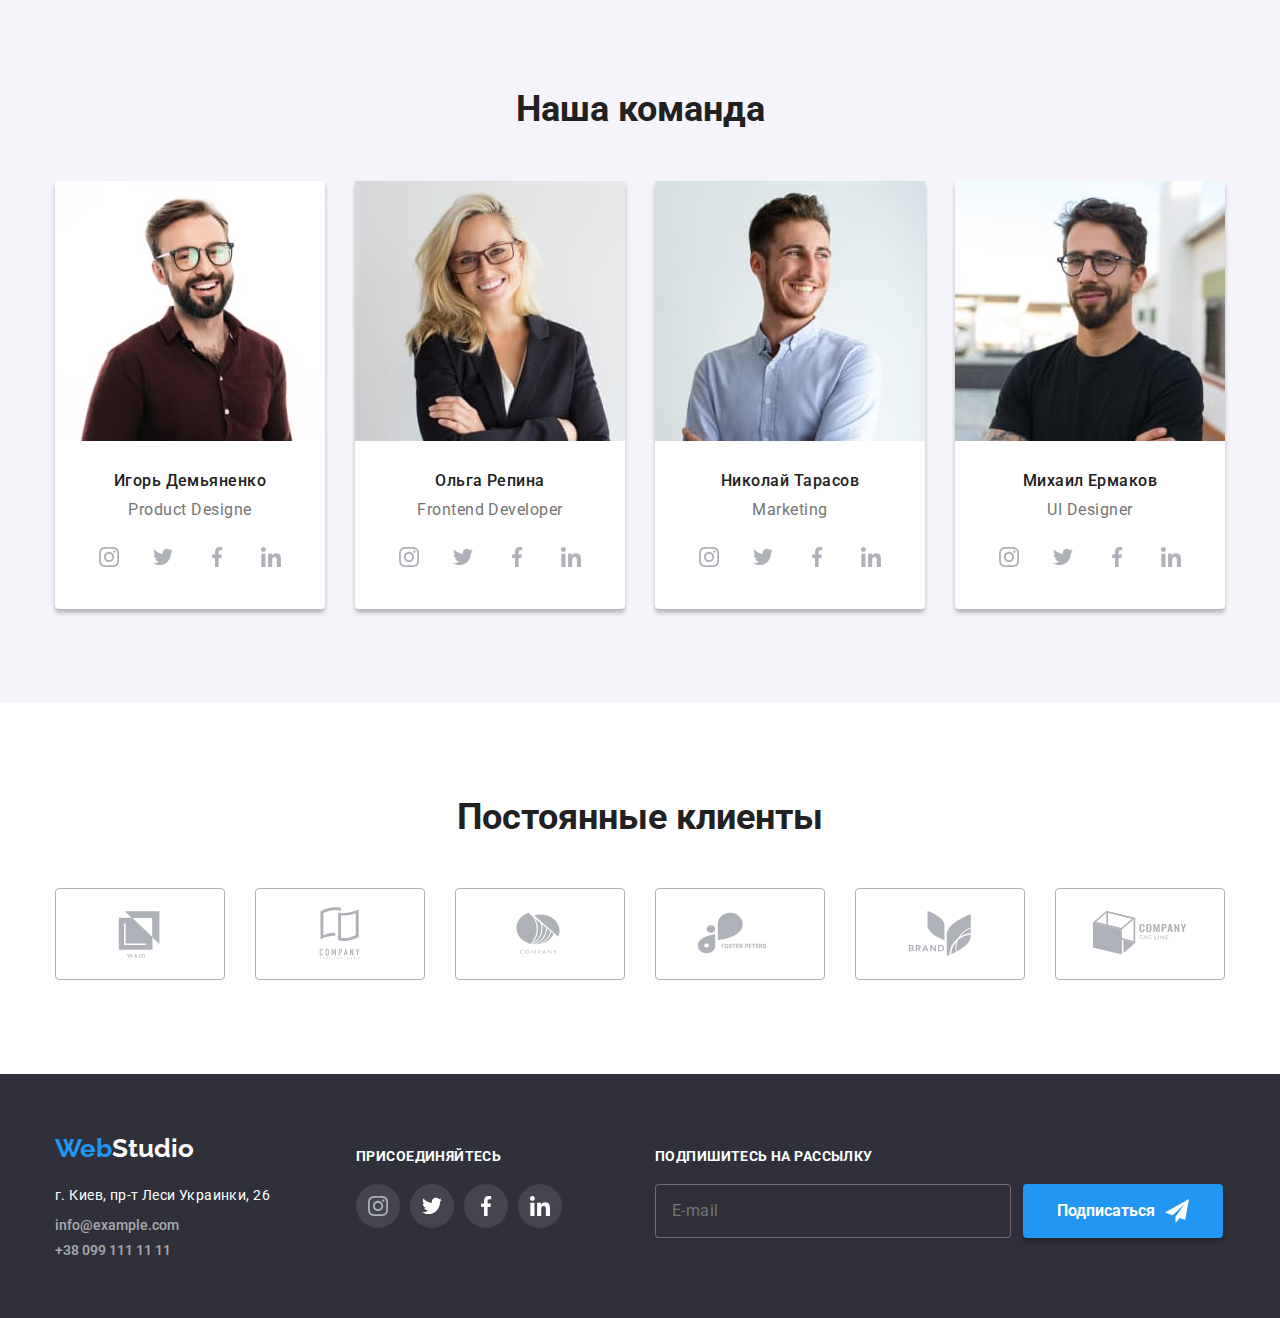
==== commit 1b874f24: "change scss" ====
--- a/index.html
+++ b/index.html
@@ -55,13 +55,12 @@
       <section class="hero">
         <div class="hero__overlay">
           <h1 class="hero__title">ЭФФЕКТИВНЫЕ РЕШЕНИЯ ДЛЯ ВАШЕГО БИЗНЕСА</h1>
-            <button type="button" class="button  hero__button" data-modal-open>Заказать услугу</button>
-          </div>
-        
+          <button type="button" class="button hero__button" data-modal-open>Заказать услугу</button>
+        </div>
       </section>
 
       <!--section features-->
-      <section class="section" >
+      <section class="section">
         <div class="benefits">
           <ul class="features list">
             <li class="features__item">
@@ -115,7 +114,7 @@
             <li class="servis__item">
               <img src="./images/code.jpg" alt="Верстка макета" width="370" />
               <div class="servis__description">
-                <h3>Десктопные приложения</h3>
+                <h3 class="servis__title">Десктопные приложения</h3>
               </div>
             </li>
             <li class="servis__item">
@@ -125,13 +124,13 @@
                 width="370"
               />
               <div class="servis__description">
-                <h3>Мобильные приложения</h3>
+                <h3 class="servis__title">Мобильные приложения</h3>
               </div>
             </li>
             <li class="servis__item">
               <img src="./images/design.jpg" alt="Подбор цветов для дизайна сайта" width="370" />
               <div class="servis__description">
-                <h3>Дизайнерские решения</h3>
+                <h3 class="servis__title">Дизайнерские решения</h3>
               </div>
             </li>
           </ul>
@@ -141,122 +140,140 @@
       <section class="section team-section">
         <h2 class="team-section__title">Наша команда</h2>
         <div class="team">
-          
           <ul class="team__list list">
             <li class="team__item">
-              <img class="team__image" src="./images/igor.jpg" alt="фото Игоря Демьяненко" width="270">
-              
-                <h3 class="team__title">Игорь Демьяненко</h3>
-                <p class="team__text">Product Designe</p>
-
-                <div class="social">
-                  <a href="#" class="social__link">
-                    <svg class="social__icon" width="44" height="44" aria-hidden="true">
-                        <use href="./images/symbol-defs.svg#icon-instagram" class="icon"></use>
-                    </svg>
-                  </a>
-                  <a href="#" class="social__link">
-                    <svg class="social__icon" width="44" height="44" aria-hidden="true">
-                        <use href="./images/symbol-defs.svg#icon-twitter"></use>
-                    </svg>
-                  </a>
-                  <a href="#" class="social__link">
-                    <svg class="social__icon" width="44" height="44" aria-hidden="true">
-                        <use href="./images/symbol-defs.svg#icon-facebook"></use>
-                    </svg>
-                  </a>
-                  <a href="#" class="social__link">
-                    <svg class="social__icon" width="44" height="44" aria-hidden="true">
-                        <use href="./images/symbol-defs.svg#icon-linkedin" class="icon"></use>
-                    </svg>
-                  </a>
-               </div>
-             
+              <img
+                class="team__image"
+                src="./images/igor.jpg"
+                alt="фото Игоря Демьяненко"
+                width="270"
+              />
+
+              <h3 class="team__title">Игорь Демьяненко</h3>
+              <p class="team__text">Product Designe</p>
+
+              <div class="social">
+                <a href="#" class="social__link">
+                  <svg class="social__icon" width="20" height="20" aria-hidden="true">
+                    <use href="./images/symbol-defs.svg#icon-instagram" class="icon"></use>
+                  </svg>
+                </a>
+                <a href="#" class="social__link">
+                  <svg class="social__icon" width="20" height="20" aria-hidden="true">
+                    <use href="./images/symbol-defs.svg#icon-twitter"></use>
+                  </svg>
+                </a>
+                <a href="#" class="social__link">
+                  <svg class="social__icon" width="20" height="20" aria-hidden="true">
+                    <use href="./images/symbol-defs.svg#icon-facebook"></use>
+                  </svg>
+                </a>
+                <a href="#" class="social__link">
+                  <svg class="social__icon" width="20" height="20" aria-hidden="true">
+                    <use href="./images/symbol-defs.svg#icon-linkedin" class="icon"></use>
+                  </svg>
+                </a>
+              </div>
             </li>
             <li class="team__item">
-              <img class="team__image" src="./images/olga.jpg" alt="фото Ольги Репиной" width="270" />
-              
-                <h3 class="team__title">Ольга Репина</h3>
-                <p class="team__text">Frontend Developer</p>
-                <div class="social">
-                  <a href="#" class="social__link">
-                    <svg class="social__icon" width="44" height="44" aria-hidden="true">
-                        <use href="./images/symbol-defs.svg#icon-instagram" class="icon"></use>
-                    </svg>
-                  </a>
-                  <a href="#" class="social__link">
-                    <svg class="social__icon" width="44" height="44" aria-hidden="true">
-                        <use href="./images/symbol-defs.svg#icon-twitter"></use>
-                    </svg>
-                  </a>
-                  <a href="#" class="social__link">
-                    <svg class="social__icon" width="44" height="44" aria-hidden="true">
-                        <use href="./images/symbol-defs.svg#icon-facebook"></use>
-                    </svg>
-                  </a>
-                  <a href="#" class="social__link">
-                    <svg class="social__icon" width="44" height="44" aria-hidden="true">
-                        <use href="./images/symbol-defs.svg#icon-linkedin" class="icon"></use>
-                    </svg>
-                  </a>
-               </div>
+              <img
+                class="team__image"
+                src="./images/olga.jpg"
+                alt="фото Ольги Репиной"
+                width="270"
+              />
+
+              <h3 class="team__title">Ольга Репина</h3>
+              <p class="team__text">Frontend Developer</p>
+              <div class="social">
+                <a href="#" class="social__link">
+                  <svg class="social__icon" width="44" height="44" aria-hidden="true">
+                    <use href="./images/symbol-defs.svg#icon-instagram" class="icon"></use>
+                  </svg>
+                </a>
+                <a href="#" class="social__link">
+                  <svg class="social__icon" width="44" height="44" aria-hidden="true">
+                    <use href="./images/symbol-defs.svg#icon-twitter"></use>
+                  </svg>
+                </a>
+                <a href="#" class="social__link">
+                  <svg class="social__icon" width="44" height="44" aria-hidden="true">
+                    <use href="./images/symbol-defs.svg#icon-facebook"></use>
+                  </svg>
+                </a>
+                <a href="#" class="social__link">
+                  <svg class="social__icon" width="44" height="44" aria-hidden="true">
+                    <use href="./images/symbol-defs.svg#icon-linkedin" class="icon"></use>
+                  </svg>
+                </a>
+              </div>
+            </li>
+
             <li class="team__item">
-              <img class="team__image" src="./images/nikolay.jpg" alt="фото николая Тарасова" width="270" />
-              
-                <h3 class="team__title">Николай Тарасов</h3>
-                <p class="team__text">Marketing</p>
-                <div class="social">
-                  <a href="#" class="social__link">
-                    <svg class="social__icon" width="44" height="44" aria-hidden="true">
-                        <use href="./images/symbol-defs.svg#icon-instagram" class="icon"></use>
-                    </svg>
-                  </a>
-                  <a href="#" class="social__link">
-                    <svg class="social__icon" width="44" height="44" aria-hidden="true">
-                        <use href="./images/symbol-defs.svg#icon-twitter"></use>
-                    </svg>
-                  </a>
-                  <a href="#" class="social__link">
-                    <svg class="social__icon" width="44" height="44" aria-hidden="true">
-                        <use href="./images/symbol-defs.svg#icon-facebook"></use>
-                    </svg>
-                  </a>
-                  <a href="#" class="social__link">
-                    <svg class="social__icon" width="44" height="44" aria-hidden="true">
-                        <use href="./images/symbol-defs.svg#icon-linkedin" class="icon"></use>
-                    </svg>
-                  </a>
-               </div>
-              
+              <img
+                class="team__image"
+                src="./images/nikolay.jpg"
+                alt="фото николая Тарасова"
+                width="270"
+              />
+
+              <h3 class="team__title">Николай Тарасов</h3>
+              <p class="team__text">Marketing</p>
+              <div class="social">
+                <a href="#" class="social__link">
+                  <svg class="social__icon" width="44" height="44" aria-hidden="true">
+                    <use href="./images/symbol-defs.svg#icon-instagram" class="icon"></use>
+                  </svg>
+                </a>
+                <a href="#" class="social__link">
+                  <svg class="social__icon" width="44" height="44" aria-hidden="true">
+                    <use href="./images/symbol-defs.svg#icon-twitter"></use>
+                  </svg>
+                </a>
+                <a href="#" class="social__link">
+                  <svg class="social__icon" width="44" height="44" aria-hidden="true">
+                    <use href="./images/symbol-defs.svg#icon-facebook"></use>
+                  </svg>
+                </a>
+                <a href="#" class="social__link">
+                  <svg class="social__icon" width="44" height="44" aria-hidden="true">
+                    <use href="./images/symbol-defs.svg#icon-linkedin" class="icon"></use>
+                  </svg>
+                </a>
+              </div>
             </li>
             <li class="team__item">
-              <img class="team__image" src="./images/mikhail.jpg" alt="фото Михаила Ермакова" width="270" />
-              
-                <h3 class="team__title">Михаил Ермаков</h3>
-                <p class="team__text">UI Designer</p>
-                <div class="social">
-                  <a href="#" class="social__link">
-                    <svg class="social__icon" width="44" height="44" aria-hidden="true">
-                        <use href="./images/symbol-defs.svg#icon-instagram" class="icon"></use>
-                    </svg>
-                  </a>
-                  <a href="#" class="social__link">
-                    <svg class="social__icon" width="44" height="44" aria-hidden="true">
-                        <use href="./images/symbol-defs.svg#icon-twitter"></use>
-                    </svg>
-                  </a>
-                  <a href="#" class="social__link">
-                    <svg class="social__icon" width="44" height="44" aria-hidden="true">
-                        <use href="./images/symbol-defs.svg#icon-facebook"></use>
-                    </svg>
-                  </a>
-                  <a href="#" class="social__link">
-                    <svg class="social__icon" width="44" height="44" aria-hidden="true">
-                        <use href="./images/symbol-defs.svg#icon-linkedin" class="icon"></use>
-                    </svg>
-                  </a>
-               </div>
-              
+              <img
+                class="team__image"
+                src="./images/mikhail.jpg"
+                alt="фото Михаила Ермакова"
+                width="270"
+              />
+
+              <h3 class="team__title">Михаил Ермаков</h3>
+              <p class="team__text">UI Designer</p>
+              <div class="social">
+                <a href="#" class="social__link">
+                  <svg class="social__icon" width="44" height="44" aria-hidden="true">
+                    <use href="./images/symbol-defs.svg#icon-instagram" class="icon"></use>
+                  </svg>
+                </a>
+                <a href="#" class="social__link">
+                  <svg class="social__icon" width="44" height="44" aria-hidden="true">
+                    <use href="./images/symbol-defs.svg#icon-twitter"></use>
+                  </svg>
+                </a>
+                <a href="#" class="social__link">
+                  <svg class="social__icon" width="44" height="44" aria-hidden="true">
+                    <use href="./images/symbol-defs.svg#icon-facebook"></use>
+                  </svg>
+                </a>
+                <a href="#" class="social__link">
+                  <svg class="social__icon" width="44" height="44" aria-hidden="true">
+                    <use href="./images/symbol-defs.svg#icon-linkedin" class="icon"></use>
+                  </svg>
+                </a>
+              </div>
             </li>
           </ul>
         </div>
@@ -310,96 +327,100 @@
       <div class="footer__container">
         <div class="footer__adress">
           <a href="/" class="logo">
-            <span class="logo__label">Web</span><span class="logo__label secondary">Studio</span></a>
-         
-            <address class="footer__contacts">
-              <span class="footer__text">г. Киев, пр-т Леси Украинки, 26</span>
-              <a href="mailto:info@example.com" class="footer__mail">info@example.com</a>
-              <a href="tel:+380991111111" class="footer__tel">+38 099 111 11 11</a>
-            </address>
-         
+            <span class="logo__label">Web</span><span class="logo__label secondary">Studio</span></a
+          >
+
+          <address class="footer__contacts">
+            <span class="footer__text">г. Киев, пр-т Леси Украинки, 26</span>
+            <a href="mailto:info@example.com" class="footer__mail">info@example.com</a>
+            <a href="tel:+380991111111" class="footer__tel">+38 099 111 11 11</a>
+          </address>
         </div>
         <div class="footer__invitation">
-            <h3 class="footer__title">ПРИСОЕДИНЯЙТЕСЬ</h3>
+          <h3 class="footer__title">ПРИСОЕДИНЯЙТЕСЬ</h3>
           <div class="social footer-social">
             <a href="#" class="social__link-footer">
               <svg class="social__icon" width="44" height="44" aria-hidden="true">
-                  <use href="./images/symbol-defs.svg#icon-instagram" class="icon"></use>
+                <use href="./images/symbol-defs.svg#icon-instagram" class="icon"></use>
               </svg>
             </a>
             <a href="#" class="social__link-footer">
               <svg class="social__icon-footer" width="44" height="44" aria-hidden="true">
-                  <use href="./images/symbol-defs.svg#icon-twitter"></use>
+                <use href="./images/symbol-defs.svg#icon-twitter"></use>
               </svg>
             </a>
             <a href="#" class="social__link-footer">
               <svg class="social__icon-footer" width="44" height="44" aria-hidden="true">
-                  <use href="./images/symbol-defs.svg#icon-facebook"></use>
+                <use href="./images/symbol-defs.svg#icon-facebook"></use>
               </svg>
             </a>
             <a href="#" class="social__link-footer">
               <svg class="social__icon-footer" width="44" height="44" aria-hidden="true">
-                  <use href="./images/symbol-defs.svg#icon-linkedin" class="icon"></use>
+                <use href="./images/symbol-defs.svg#icon-linkedin" class="icon"></use>
               </svg>
             </a>
-         </div>
+          </div>
         </div>
         <div class="cta-form">
           <form class="footer__form" name="signup-form" autocomplete="on">
-          
-              <label class="footer__label" for="subscribe-email">ПОДПИШИТЕСЬ НА РАССЫЛКУ</label>
-              <div class="footer__input">
-                <input
-                  class="input"
-                  type="email"
-                  name="subscribe"
-                  id="subscribe-email"
-                  placeholder="E-mail"
-                />
-                <button type="submit" class="subscribe-button button">
-                  Подписаться<svg class=" button__icon button__icon--right" width="24" height="24" aria-hidden="true">
-                    <use href="./images/symbol-defs.svg#icon-icon-send"></use>
-                  </svg>
-                </button>
-              </div>
-           </form>
+            <label class="footer__label" for="subscribe-email">ПОДПИШИТЕСЬ НА РАССЫЛКУ</label>
+            <div class="footer__input">
+              <input
+                class="input"
+                type="email"
+                name="subscribe"
+                id="subscribe-email"
+                placeholder="E-mail"
+              />
+              <button type="submit" class="subscribe-button button">
+                Подписаться<svg
+                  class="button__icon button__icon--right"
+                  width="24"
+                  height="24"
+                  aria-hidden="true"
+                >
+                  <use href="./images/symbol-defs.svg#icon-icon-send"></use>
+                </svg>
+              </button>
+            </div>
+          </form>
         </div>
       </div>
     </footer>
     <div class="backdrop is-hidden" data-modal>
       <div class="modal">
-        <button type="button" class="modal-close" data-modal-close>
+        <button type="button" class="modal__close" data-modal-close>
           <svg class="cross" width="32" height="32">
             <use href="./images/symbol-defs.svg#icon-cross"></use>
           </svg>
         </button>
-        <div class="modal-inner">
-          <h2 class="modal-iner-title">Оставьте свои данные, мы вам перезвоним</h2>
-          <form class="modal-form" name="callback" autocomplete="on">
-            <label class="form-label" for="name">Имя</label>
-            <div class="form-field">
-              <input class="form-input" type="text" name="user-name" id="name" />
-              <svg class="form-icon" width="32" height="32">
+        <div class="inner">
+          <h2 class="iner__title">Оставьте свои данные, мы вам перезвоним</h2>
+          <form class="form" name="callback" autocomplete="on">
+            <label class="form__label" for="name">Имя</label>
+            <div class="field">
+              <input class="field__input" type="text" name="user-name" id="name" />
+              <svg class="field__icon" width="32" height="32">
                 <use href="./images/symbol-defs.svg#icon-person"></use>
               </svg>
             </div>
-            <label class="form-label" for="tel">Телефон</label>
-            <div class="form-field">
-              <input class="form-input" type="tel" name="user-tel" id="tel" />
-              <svg class="form-icon" width="32" height="32">
+            <label class="form__label" for="tel">Телефон</label>
+            <div class="field">
+              <input class="field__input" type="tel" name="user-tel" id="tel" />
+              <svg class="field__icon" width="32" height="32">
                 <use href="./images/symbol-defs.svg#icon-phone"></use>
               </svg>
             </div>
-            <label class="form-label" for="email">Почта</label>
-            <div class="form-field">
-              <input class="form-input" type="email" name="user-mail" id="email" />
-              <svg class="form-icon" width="32" height="32">
+            <label class="form__label" for="email">Почта</label>
+            <div class="field">
+              <input class="field__input" type="email" name="user-mail" id="email" />
+              <svg class="field__icon" width="32" height="32">
                 <use href="./images/symbol-defs.svg#icon-email-black"></use>
               </svg>
             </div>
-            <label class="form-label">Коментарий</label>
+            <label class="form__label">Коментарий</label>
             <textarea
-              class="form-coment"
+              class="form__coment"
               name="coment"
               rows="5"
               placeholder="Введите текст"
@@ -411,9 +432,9 @@
               id="agree"
               class="checkbox-input"
             />
-            <label class="form-label agreement" for="agree">
+            <label class="form__label agreement" for="agree">
               Соглашаюсь с рассылкой и принимаю
-              <a href="#" class="form-link"> Условия договора</a></label
+              <a href="#" class="form__link"> Условия договора</a></label
             >
             <button type="submit" class="button">Отправить</button>
           </form>
--- a/css/main.min.css
+++ b/css/main.min.css
@@ -1 +1 @@
-body{background-color:var(--backgroundcolor-primary);color:var(--primary-text-color);font-family:var(--font-family-primary);font-weight:400;font-size:14px;line-height:var(--primary-line-height)}html{box-sizing:border-box;scroll-behavior:smooth}*,*::after,*::before{box-sizing:inherit}.section{padding:94px 0}h1,h2,h3,h4,h5,h6,p{margin-top:0}.list{list-style:none;padding-left:0;margin:0}a{text-decoration:none;color:inherit}img{display:block;max-width:100%;height:auto}address{font-style:normal}h2{font-weight:700;font-size:36px;text-align:center}:root{--backgroundcolor-primary: #fff;--color-accent: #2196f3;--primary-text-color: #212121;--accent-text-color: #fff;--font-family-primary: "Roboto", sans-serif;--font-family-logo: "Raleway", sans-serif;--button-color: #f5f4fA;--primary-line-height: 1, 17;--icon-primary-color: #afb1b8}.benefits__title{margin-left:auto;margin-right:auto;margin-bottom:50px}.benefits{display:block;width:1200px;padding:0 15px;margin:0 auto}.features{display:flex;justify-content:space-between;margin-bottom:94px}.features__item{display:block;width:270px}.features__image{display:flex;justify-content:center;align-items:center;width:270px;padding:25px 0;background-color:var(--button-color);margin-bottom:30px}.features__icon{width:70px;height:70px}.features__text{font-family:var(--font-family-primary);font-weight:400;font-size:14px;color:#757575;line-height:1.71;letter-spacing:.03em;margin:0}.features__title{margin-bottom:10px;font-weight:700;font-size:14px;letter-spacing:.03em;text-transform:uppercase}.servis{display:flex;justify-content:center;padding:0;margin-bottom:0;list-style:none}.servis__item{position:relative;margin-right:30px;margin-bottom:0}.servis__item:nth-child(3n){margin-right:0px}.servis__description{position:absolute;bottom:0;width:370px;height:70px;background-color:rgba(47,48,58,.8);text-align:center;padding:27px 0;font-family:var(--font-family-primary);font-style:normal;font-weight:700;font-size:14px;line-height:var(--primary-line-height);text-align:center;letter-spacing:.03em;text-transform:uppercase;color:var(--accent-text-color);margin:0}.brands{display:flex;flex-wrap:wrap;justify-content:center;align-items:center;width:1200px;margin:0 auto;padding:0 15px}.brands__title{margin-left:auto;margin-right:auto;margin-bottom:50px}.brands__list{display:flex;justify-content:center;align-items:center}.brands__item:not(:last-child){margin-right:30px}.brands__links{display:flex;justify-content:center;align-items:center;width:170px;padding:15px 0;border:1px solid;border-radius:.25rem;border-color:var(--icon-primary-color);transition-property:background-color;transition-duration:250ms;transition-timing-function:cubic-bezier(0.4, 0, 0.2, 1)}.brands__links:hover,.brands__links:focus,.brands__links:active{border-color:var(--color-accent);fill:var(--color-accent);outline:none}.brands__logo{fill:var(--icon-primary-color);transition-property:fill;transition-duration:250ms;transition-timing-function:cubic-bezier(0.4, 0, 0.2, 1)}.brands__links:hover .brands__logo{fill:var(--color-accent)}.brands__links:focus .logotype{fill:var(--color-accent);border-color:var(--color-accent)}.hero{max-width:1600px;min-height:600px;padding:0;margin:0 auto;background-image:url("../images/Img.jpg");background-size:cover;background-position:center;background-color:#2f303a;position:relative}.hero__overlay{position:absolute;top:0;left:0;width:100%;height:100%;padding:200px 0;background-color:rgba(47,48,58,.4)}.hero__title{margin:0 auto;width:696px;margin-bottom:30px;color:var(--accent-text-color);font-family:var(--font-family-primary);font-style:normal;font-weight:900;font-size:44px;line-height:1.36;letter-spacing:.06em;text-align:center}.works{display:flex;flex-wrap:wrap;justify-content:center;width:1200px;padding-right:15px;padding-left:15px;margin:0 auto}.grid{display:flex;flex-wrap:wrap;width:100%}.grid__items{position:relative;width:368px;margin-right:30px;margin-bottom:30px;border:1px solid;border-color:#ececec;transition-property:box-shadow;transition-duration:250ms;transition-timing-function:cubic-bezier(0.4, 0, 0.2, 1)}.grid__items:nth-child(3n){margin-right:0}.grid__items:nth-last-child(-n+3){margin-bottom:0}.grid__items:hover,.grid__items:active,.grid__items:focus{box-shadow:0 4px 4px rgba(0,0,0,.25);cursor:pointer}.grid__items:hover .thumb-example__overlay{transform:translateY(0);opacity:1}.thumb-example{position:relative;overflow:hidden}.thumb-example__overlay{position:absolute;background-color:rgba(33,150,243,.9);width:100%;height:100%;top:0;left:0;display:flex;justify-content:center;align-items:center;padding:0 24px;opacity:0;z-index:1;transform:translateY(100%);transition-property:transform,opacity;transition-duration:250ms;transition-timing-function:cubic-bezier(0.4, 0, 0.2, 1)}.thumb-example__text{display:inline-flex;margin:0;padding:0;text-align:start;font-family:var(--font-family-primary);font-style:normal;font-weight:400;font-size:18px;line-height:1.55;letter-spacing:.03em;color:var(--accent-text-color)}.description{padding:20px 24px}.description__title{font-weight:700;font-size:18px;line-height:2;letter-spacing:.06em;margin:0 0 4px}.description__text{margin:0;color:#757575;font-size:16px;line-height:1.88;letter-spacing:.03em}.social{display:flex;justify-content:center;align-items:center;border-radius:50%;width:206px;height:44px;margin:0 auto;margin-bottom:30px}.social__link,.social__link-footer{display:flex;height:44px;border-radius:50%;background-color:var(--backgroundcolor-primary);transition-property:background-color;transition-duration:250ms;transition-timing-function:cubic-bezier(0.4, 0, 0.2, 1)}.social__link:not(last-child),.social__link-footer:not(last-child){margin-right:10px}.social__link:hover,.social__link-footer:hover,.social__link:active,.social__link-footer:active,.social__link:focus,.social__link-footer:focus{background-color:var(--color-accent);border-color:var(--color-accent);outline:none}.social__link:focus .social__icon,.social__link:focus .social__icon-footer,.social__link-footer:focus .social__icon,.social__link-footer:focus .social__icon-footer{fill:var(--backgroundcolor-primary)}.social__icon,.social__icon-footer{width:100%;height:100%;padding:12px 12px;fill:var(--icon-primary-color)}.social__icon:hover,.social__icon-footer:hover,.social__icon:active,.social__icon-footer:active{fill:var(--backgroundcolor-primary)}.footer-social{margin-bottom:0;margin-top:20px}.social__link-footer{background-color:rgba(255,255,255,.1)}.social__icon-footer{fill:var(--backgroundcolor-primary)}.team-section{background-color:#f5f4fa}.team-section__title{display:block;margin-bottom:50px}.team{display:flex;justify-content:center;width:1200px;margin:0 auto;padding-right:15px;padding-left:15px}.team__list{display:flex;justify-content:space-between;width:100%}.team__item{border-bottom-right-radius:4px;border-bottom-left-radius:4px;background-color:var(--backgroundcolor-primary);box-shadow:0 4px 4px rgba(0,0,0,.25);text-align:center;line-height:1.19;letter-spacing:.03em}.team__image{margin-bottom:30px}.team__title{font-weight:500;font-size:16px;line-height:var(--primary-line-height);letter-spacing:.03em;margin-bottom:10px}.team__text{display:block;margin:0;margin-bottom:16px;color:#757575;font-size:16px;line-height:1.19;letter-spacing:.03em}.footer{background-color:#2f303a;padding-top:60px;padding-bottom:60px}.footer__container{display:flex;width:1200px;padding-right:15px;padding-left:15px;margin:0 auto;background-color:#2f303a}.footer__adress{display:block;width:231px;margin-right:70px}.footer__text{display:block;margin-top:20px;font-family:var(--font-family-primary);font-style:normal;font-size:14px;letter-spacing:.03em;line-height:1.71;color:var(--accent-text-color)}.footer__mail,.footer__tel{display:block;margin-top:9px;margin-bottom:9px;font-family:var(--font-family-primary);font-size:14px;font-weight:500;line-height:var(--primary-line-height);color:rgba(255,255,255,.6);text-decoration:none;transition-property:background-color;transition-duration:250ms;transition-timing-function:cubic-bezier(0.4, 0, 0.2, 1)}.footer__tel{margin:0}.footer__mail:hover,.footer__mail:active,.footer__mail:focus{color:var(--color-accent)}.footer__tel:hover,.footer__tel:active,.footer__tel:focus{color:var(--color-accent)}.footer__invitation{margin-right:93px;padding-top:14px}.footer__title{font-family:var(--font-family-primary);font-size:14px;font-weight:700;line-height:var(--primary-line-height);letter-spacing:.03em;color:var(--accent-text-color);text-align:start;margin-bottom:0}.footer__input{display:flex;width:100%;margin-top:20px}.footer__label{margin-bottom:20px;font-family:var(--font-family-primary);font-size:14px;font-weight:700;line-height:var(--primary-line-height);letter-spacing:.03em;color:var(--accent-text-color);text-align:start}.cta-form{padding-top:14px}.page-header{display:flex;align-items:center;width:1200px;margin:0 auto;padding:0 15px}.header-contacts{display:inline;margin-left:auto}.header-contacts__link{display:inline-flex;justify-content:center;align-items:center;font-family:var(--font-family-primary);font-size:14px;font-weight:500;line-height:var(--primary-line-height);color:#757575;text-decoration:none;transition-property:background-color;transition-duration:250ms;transition-timing-function:cubic-bezier(0.4, 0, 0.2, 1)}.header-contacts__link:not(last-child){margin-right:30px}.header-contacts__link:hover,.header-contacts__link:active,.header-contacts__link:focus{color:var(--color-accent);outline:none}.header-contacts__icon{width:16px;height:12px;margin-right:10px;fill:#757575}.header-contacts__link:hover .header-contacts__icon,.header-contacts__link:focus .header-contacts__icon,.header-contacts__link:active .header-contacts__icon{fill:var(--color-accent)}.portfolio{border-bottom:1px solid #ececec}.logo{width:145px;font-family:var(--font-family-logo);font-size:26px;font-weight:700;line-height:var(--primary-line-height);color:#000;text-decoration:none}.logo__label{color:var(--color-accent);margin:0}.logo__label.secondary{color:var(--accent-text-color)}.backdrop{position:fixed;top:50%;left:50%;transform:translate(-50%, -50%);width:100%;height:100%;background-color:rgba(0,0,0,.2);opacity:1;transition:opacity 250ms cubic-bezier(0.4, 0, 0.2, 1),visibility 250ms cubic-bezier(0.4, 0, 0.2, 1);visibility:visible}.backdrop.is-hidden{opacity:0;pointer-events:none;visibility:hidden}.backdrop.is-hidden .modal{transform:translate(-50%, -50%) scale(0.1)}.modal{display:flex;position:absolute;z-index:2;top:50%;left:50%;transform:translate(-50%, -50%) scale(1);width:528px;height:581px;padding:46.5px 38px 33.5px 42px;background-color:#fff;transition-property:transform;transition-duration:250ms;transition-timing-function:cubic-bezier(0.4, 0, 0.2, 1)}.modal-close{position:absolute;width:30px;height:30px;top:8px;right:8px;border-radius:50%;border-color:rgba(0,0,0,.1);background-color:var(--backgroundcolor-primary);padding:8px;cursor:pointer}.modal-close:hover{fill:#2196f3}.modal-iner-title{font-family:var(--font-family-primary);font-size:20px;font-weight:700;line-height:var(--primary-line-height);letter-spacing:.03em;text-align:center;margin-bottom:12px}.form-field{position:relative}.form-field .form-icon{position:absolute;top:11px;left:12px}.form-input{width:100%;height:40px;border:1px solid rgba(33,33,33,.2);border-radius:4px;margin-bottom:10px;cursor:pointer;padding-left:42px;padding-right:10px}.form-input:hover,.form-input:focus{border:1px solid var(--color-accent);outline:1px solid var(--color-accent)}.form-icon{fill:#212121}.form-input:focus+.form-icon{fill:#2196f3}.form-input:hover+.form-icon{fill:#2196f3}.form-label{display:inline-block;position:relative;font-family:var(--font-family-primary);font-size:12px;font-weight:400;line-height:var(--primary-line-height);letter-spacing:.01em;color:#757575;margin-bottom:4px}.form-label.agreement{font-family:var(--font-family-primary);font-size:14px;font-weight:400;line-height:1.71;letter-spacing:.03em;color:#757575;margin-top:20px;margin-bottom:30px;padding-left:8px;cursor:pointer}.form-label.agreement::before{content:"";position:absolute;top:1px;left:-18px;width:15px;height:15px;border-radius:2px;background-color:var(--backgroundcolor-primary);border:2px solid #212121;border-radius:2px;margin-right:8px}.form-label.agreement::after{content:"";position:absolute;top:5px;left:-16px;width:12px;height:6px;border-bottom:2px solid;border-left:2px solid;border-color:#fff;transform:rotate(-45deg);background-color:rgba(0,0,0,0);opacity:0;visibility:hidden}.checkbox-input:checked{outline:none}.checkbox-input:focus-visible{outline:none}.checkbox-input:checked+.form-label.agreement::before{background-color:var(--color-accent);border-color:var(--color-accent);box-shadow:0px 1px 3px rgba(0,0,0,.12),0px 1px 1px rgba(0,0,0,.14),0px 2px 1px rgba(0,0,0,.2)}.checkbox-input:focus-visible+.form-label.agreement::before{background-color:var(--color-accent);border-color:var(--color-accent);box-shadow:0px 1px 3px rgba(0,0,0,.12),0px 1px 1px rgba(0,0,0,.14),0px 2px 1px rgba(0,0,0,.2)}.checkbox-input:checked+.form-label.agreement::after{opacity:1;visibility:visible}.checkbox-input:focus-visible+.form-label.agreement::after{opacity:1;visibility:visible}.form-coment{width:100%;resize:none;padding:12px 16px;border:1px solid rgba(33,33,33,.2);border-radius:4px}.form-coment::-moz-placeholder{font-family:var(--font-family-primary);font-size:14px;font-weight:400;line-height:var(--primary-line-height);letter-spacing:.01em;color:rgba(117,117,117,.5)}.form-coment:-ms-input-placeholder{font-family:var(--font-family-primary);font-size:14px;font-weight:400;line-height:var(--primary-line-height);letter-spacing:.01em;color:rgba(117,117,117,.5)}.form-coment::placeholder{font-family:var(--font-family-primary);font-size:14px;font-weight:400;line-height:var(--primary-line-height);letter-spacing:.01em;color:rgba(117,117,117,.5)}.form-coment:hover,.form-coment:focus{border:1px solid var(--color-accent);outline:1px solid var(--color-accent)}.form-link{color:#2196f3}.nav-list{display:flex;list-style:none;margin:0;margin-left:93px;padding:0}.nav-list__item:not(:last-child):not(:last-child){margin-right:50px}.nav-list__link{display:block;position:relative;height:100%;font-family:var(--font-family-primary);font-size:14px;font-weight:500;line-height:var(--primary-line-height);color:var(--primary-text-color);text-decoration:none;padding:32px 0}.nav-list__link:hover,.nav-list__link:focus,.nav-list__link:active{color:var(--color-accent);outline:none}.nav-list__link::after{content:"";position:absolute;left:0;bottom:0;width:100%;height:4px;background-color:var(--color-accent);border-radius:2px;opacity:0;transition-property:opacity;transition-duration:250ms;transition-timing-function:cubic-bezier(0.4, 0, 0.2, 1)}.nav-list__link:hover::after,.nav-list__link:focus::after{opacity:1}.nav-list__link.current::after{content:"";opacity:1}.button{display:block;margin:0 auto;border:none;border-radius:4px;background-color:var(--color-accent);color:var(--accent-text-color);font-family:var(--font-family-primary);font-style:normal;font-weight:700;font-size:16px;line-height:1.88;cursor:pointer;text-align:center;min-width:200px;min-height:50px;padding:10px}.button__icon{fill:#fff}.button__icon--right{margin-left:10px}.button__icon--left{margin-right:10px}.button :focus-visible{outline:none}.subscribe-button{display:flex;justify-content:center;align-items:center;margin-left:12px;box-shadow:0 4px 4px rgba(0,0,0,.25)}.navbutton{height:38px;color:var(--primary-text-color);background-color:var(--button-color);cursor:pointer;border-radius:4px;border:0;font-family:var(--font-family-primary);font-weight:500;font-size:16px;line-height:1.63;letter-spacing:.03em;margin:0;padding:6px 22px;transition-property:background-color;transition-duration:250ms;transition-timing-function:cubic-bezier(0.4, 0, 0.2, 1)}.navbutton:hover,.navbutton:active,.navbutton:focus{color:var(--accent-text-color);background-color:var(--color-accent)}.navbutton:not(:last-child){margin-right:8px}.works__navbutton{display:flex;justify-content:center;min-width:611px;margin-bottom:50px}.input{width:356px;background-color:#2f303a;font-family:var(--font-family-primary);font-weight:400;font-size:16px;line-height:1.25;letter-spacing:.03em;color:var(--accent-text-color);padding:16px;border:1px solid rgba(255,255,255,.3);border-radius:4px}.visually-hidden{position:absolute !important;width:1px !important;height:1px !important;margin:-1px !important;border:0 !important;padding:0 !important;white-space:nowrap !important;-webkit-clip-path:inset(100%) !important;clip-path:inset(100%) !important;clip:rect(0 0 0 0) !important;overflow:hidden !important}.is-hidden{opacity:0;pointer-events:none;visibility:hidden}/*# sourceMappingURL=main.min.css.map */+body{background-color:var(--backgroundcolor-primary);color:var(--primary-text-color);font-family:var(--font-family-primary);font-weight:400;font-size:14px;line-height:var(--primary-line-height)}html{box-sizing:border-box;scroll-behavior:smooth}*,*::after,*::before{box-sizing:inherit}.section{padding:94px 0}h1,h2,h3,h4,h5,h6,p{margin-top:0}.list{list-style:none;padding-left:0;margin:0}a{text-decoration:none;color:inherit}img{display:block;max-width:100%;height:auto}address{font-style:normal}h2{font-weight:700;font-size:36px;text-align:center}:root{--backgroundcolor-primary: #fff;--color-accent: #2196f3;--primary-text-color: #212121;--accent-text-color: #fff;--font-family-primary: "Roboto", sans-serif;--font-family-logo: "Raleway", sans-serif;--button-color: #f5f4fA;--primary-line-height: 1, 17;--icon-primary-color: #afb1b8}.benefits__title{margin-left:auto;margin-right:auto;margin-bottom:50px}.benefits{display:block;width:1200px;padding:0 15px;margin:0 auto}.features{display:flex;justify-content:space-between;margin-bottom:94px}.features__item{display:block;width:270px}.features__image{display:flex;justify-content:center;align-items:center;width:270px;padding:25px 0;background-color:var(--button-color);margin-bottom:30px}.features__icon{width:70px;height:70px}.features__text{font-family:var(--font-family-primary);font-weight:400;font-size:14px;color:#757575;line-height:1.71;letter-spacing:.03em;margin:0}.features__title{margin-bottom:10px;font-weight:700;font-size:14px;letter-spacing:.03em;text-transform:uppercase}.servis{display:flex;justify-content:center;padding:0;margin-bottom:0;list-style:none}.servis__item{position:relative;margin-right:30px;margin-bottom:0}.servis__item:nth-child(3n){margin-right:0px}.servis__description{position:absolute;bottom:0;width:370px;height:70px;background-color:rgba(47,48,58,.8);text-align:center;padding:27px 0}.servis__title{font-family:var(--font-family-primary);font-style:normal;font-weight:700;font-size:14px;line-height:var(--primary-line-height);text-align:center;letter-spacing:.03em;text-transform:uppercase;color:var(--accent-text-color)}.brands{display:flex;flex-wrap:wrap;justify-content:center;align-items:center;width:1200px;margin:0 auto;padding:0 15px}.brands__title{margin-left:auto;margin-right:auto;margin-bottom:50px}.brands__list{display:flex;justify-content:center;align-items:center}.brands__item:not(:last-child){margin-right:30px}.brands__links{display:flex;justify-content:center;align-items:center;width:170px;padding:15px 0;border:1px solid;border-radius:.25rem;border-color:var(--icon-primary-color);transition-property:background-color;transition-duration:250ms;transition-timing-function:cubic-bezier(0.4, 0, 0.2, 1)}.brands__links:hover,.brands__links:focus,.brands__links:active{border-color:var(--color-accent);fill:var(--color-accent);outline:none}.brands__logo{fill:var(--icon-primary-color);transition-property:fill;transition-duration:250ms;transition-timing-function:cubic-bezier(0.4, 0, 0.2, 1)}.brands__links:hover .brands__logo{fill:var(--color-accent)}.brands__links:focus .logotype{fill:var(--color-accent);border-color:var(--color-accent)}.hero{max-width:1600px;min-height:600px;padding:0;margin:0 auto;background-image:url("../images/Img.jpg");background-size:cover;background-position:center;background-color:#2f303a;position:relative}.hero__overlay{position:absolute;top:0;left:0;width:100%;height:100%;padding:200px 0;background-color:rgba(47,48,58,.4)}.hero__title{margin:0 auto;width:696px;margin-bottom:30px;color:var(--accent-text-color);font-family:var(--font-family-primary);font-style:normal;font-weight:900;font-size:44px;line-height:1.36;letter-spacing:.06em;text-align:center}.works{display:flex;flex-wrap:wrap;justify-content:center;width:1200px;padding-right:15px;padding-left:15px;margin:0 auto}.grid{display:flex;flex-wrap:wrap;width:100%}.grid__items{position:relative;width:368px;margin-right:30px;margin-bottom:30px;border:1px solid;border-color:#ececec;transition-property:box-shadow;transition-duration:250ms;transition-timing-function:cubic-bezier(0.4, 0, 0.2, 1)}.grid__items:nth-child(3n){margin-right:0}.grid__items:nth-last-child(-n+3){margin-bottom:0}.grid__items:hover,.grid__items:active,.grid__items:focus{box-shadow:0 4px 4px rgba(0,0,0,.25);cursor:pointer}.grid__items:hover .thumb-example__overlay{transform:translateY(0);opacity:1}.thumb-example{position:relative;overflow:hidden}.thumb-example__overlay{position:absolute;background-color:rgba(33,150,243,.9);width:100%;height:100%;top:0;left:0;display:flex;justify-content:center;align-items:center;padding:0 24px;opacity:0;z-index:1;transform:translateY(100%);transition-property:transform,opacity;transition-duration:250ms;transition-timing-function:cubic-bezier(0.4, 0, 0.2, 1)}.thumb-example__text{display:inline-flex;margin:0;padding:0;text-align:start;font-family:var(--font-family-primary);font-style:normal;font-weight:400;font-size:18px;line-height:1.55;letter-spacing:.03em;color:var(--accent-text-color)}.description{padding:20px 24px}.description__title{font-weight:700;font-size:18px;line-height:2;letter-spacing:.06em;margin:0 0 4px}.description__text{margin:0;color:#757575;font-size:16px;line-height:1.88;letter-spacing:.03em}.social{display:flex;justify-content:space-between;align-items:center;border-radius:50%;width:206px;height:44px;margin:0 auto;margin-bottom:30px}.social__link,.social__link-footer{display:flex;justify-content:center;align-items:center;width:44px;height:44px;border-radius:50%;background-color:var(--backgroundcolor-primary);transition-property:background-color;transition-duration:250ms;transition-timing-function:cubic-bezier(0.4, 0, 0.2, 1)}.social__link:hover,.social__link-footer:hover,.social__link:active,.social__link-footer:active,.social__link:focus,.social__link-footer:focus{background-color:var(--color-accent);border-color:var(--color-accent);outline:none}.social__link:focus .social__icon,.social__link:focus .social__icon-footer,.social__link-footer:focus .social__icon,.social__link-footer:focus .social__icon-footer{fill:var(--backgroundcolor-primary)}.social__link:hover .social__icon,.social__link:hover .social__icon-footer,.social__link-footer:hover .social__icon,.social__link-footer:hover .social__icon-footer{fill:var(--backgroundcolor-primary)}.social__icon,.social__icon-footer{display:block;width:20px;height:20px;fill:var(--icon-primary-color)}.social__icon:hover,.social__icon-footer:hover,.social__icon:active,.social__icon-footer:active{fill:var(--backgroundcolor-primary)}.footer-social{margin-bottom:0;margin-top:20px}.social__link-footer{background-color:rgba(255,255,255,.1)}.social__icon-footer{fill:var(--backgroundcolor-primary)}.team-section{background-color:#f5f4fa}.team-section__title{display:block;margin-bottom:50px}.team{display:flex;justify-content:center;width:1200px;margin:0 auto;padding-right:15px;padding-left:15px}.team__list{display:flex;justify-content:space-between;width:100%}.team__item{border-bottom-right-radius:4px;border-bottom-left-radius:4px;background-color:var(--backgroundcolor-primary);box-shadow:0 4px 4px rgba(0,0,0,.25);text-align:center;line-height:1.19;letter-spacing:.03em}.team__image{margin-bottom:30px}.team__title{font-weight:500;font-size:16px;line-height:var(--primary-line-height);letter-spacing:.03em;margin-bottom:10px}.team__text{display:block;margin:0;margin-bottom:16px;color:#757575;font-size:16px;line-height:1.19;letter-spacing:.03em}.footer{background-color:#2f303a;padding-top:60px;padding-bottom:60px}.footer__container{display:flex;width:1200px;padding-right:15px;padding-left:15px;margin:0 auto;background-color:#2f303a}.footer__adress{display:block;width:231px;margin-right:70px}.footer__text{display:block;margin-top:20px;font-family:var(--font-family-primary);font-style:normal;font-size:14px;letter-spacing:.03em;line-height:1.71;color:var(--accent-text-color)}.footer__mail,.footer__tel{display:block;margin-top:9px;margin-bottom:9px;font-family:var(--font-family-primary);font-size:14px;font-weight:500;line-height:var(--primary-line-height);color:rgba(255,255,255,.6);text-decoration:none;transition-property:background-color;transition-duration:250ms;transition-timing-function:cubic-bezier(0.4, 0, 0.2, 1)}.footer__tel{margin:0}.footer__mail:hover,.footer__mail:active,.footer__mail:focus{color:var(--color-accent)}.footer__tel:hover,.footer__tel:active,.footer__tel:focus{color:var(--color-accent)}.footer__invitation{margin-right:93px;padding-top:14px}.footer__title{font-family:var(--font-family-primary);font-size:14px;font-weight:700;line-height:var(--primary-line-height);letter-spacing:.03em;color:var(--accent-text-color);text-align:start;margin-bottom:0}.footer__input{display:flex;width:100%;margin-top:20px}.footer__label{margin-bottom:20px;font-family:var(--font-family-primary);font-size:14px;font-weight:700;line-height:var(--primary-line-height);letter-spacing:.03em;color:var(--accent-text-color);text-align:start}.cta-form{padding-top:14px}.page-header{display:flex;align-items:center;width:1200px;margin:0 auto;padding:0 15px}.header-contacts{display:inline;margin-left:auto}.header-contacts__link{display:inline-flex;justify-content:center;align-items:center;font-family:var(--font-family-primary);font-size:14px;font-weight:500;line-height:var(--primary-line-height);color:#757575;text-decoration:none;transition-property:background-color;transition-duration:250ms;transition-timing-function:cubic-bezier(0.4, 0, 0.2, 1)}.header-contacts__link:not(last-child){margin-right:30px}.header-contacts__link:hover,.header-contacts__link:active,.header-contacts__link:focus{color:var(--color-accent);outline:none}.header-contacts__icon{width:16px;height:12px;margin-right:10px;fill:#757575}.header-contacts__link:hover .header-contacts__icon,.header-contacts__link:focus .header-contacts__icon,.header-contacts__link:active .header-contacts__icon{fill:var(--color-accent)}.portfolio{border-bottom:1px solid #ececec}.logo{width:145px;font-family:var(--font-family-logo);font-size:26px;font-weight:700;line-height:var(--primary-line-height);color:#000;text-decoration:none}.logo__label{color:var(--color-accent);margin:0}.logo__label.secondary{color:var(--accent-text-color)}.backdrop{position:fixed;top:50%;left:50%;transform:translate(-50%, -50%);width:100%;height:100%;background-color:rgba(0,0,0,.2);opacity:1;transition:opacity 250ms cubic-bezier(0.4, 0, 0.2, 1),visibility 250ms cubic-bezier(0.4, 0, 0.2, 1);visibility:visible}.backdrop.is-hidden{opacity:0;pointer-events:none;visibility:hidden}.backdrop.is-hidden .modal{transform:translate(-50%, -50%) scale(0.1)}.modal{display:flex;position:absolute;z-index:2;top:50%;left:50%;transform:translate(-50%, -50%) scale(1);width:528px;height:581px;padding:46.5px 38px 33.5px 42px;background-color:#fff;transition-property:transform;transition-duration:250ms;transition-timing-function:cubic-bezier(0.4, 0, 0.2, 1)}.modal__close{position:absolute;width:30px;height:30px;top:8px;right:8px;border-radius:50%;border-color:rgba(0,0,0,.1);background-color:var(--backgroundcolor-primary);padding:8px;cursor:pointer}.modal__close:hover{fill:#2196f3}.iner__title{font-family:var(--font-family-primary);font-size:20px;font-weight:700;line-height:var(--primary-line-height);letter-spacing:.03em;text-align:center;margin-bottom:12px}.field{position:relative}.field__icon{position:absolute;top:11px;left:12px}.field__input{width:100%;height:40px;border:1px solid rgba(33,33,33,.2);border-radius:4px;margin-bottom:10px;cursor:pointer;padding-left:42px;padding-right:10px}.fieldd__input:hover,.field__input:focus{border:1px solid var(--color-accent);outline:1px solid var(--color-accent)}.field__icon{fill:#212121}.field__input:focus+.field__icon{fill:#2196f3}.field__input:hover+.field__icon{fill:#2196f3}.form__label{display:inline-block;position:relative;font-family:var(--font-family-primary);font-size:12px;font-weight:400;line-height:var(--primary-line-height);letter-spacing:.01em;color:#757575;margin-bottom:4px}.form__label.agreement{font-family:var(--font-family-primary);font-size:14px;font-weight:400;line-height:1.71;letter-spacing:.03em;color:#757575;margin-top:20px;margin-bottom:30px;padding-left:8px;cursor:pointer}.form__label.agreement::before{content:"";position:absolute;top:1px;left:-18px;width:15px;height:15px;border-radius:2px;background-color:var(--backgroundcolor-primary);border:2px solid #212121;border-radius:2px;margin-right:8px}.form__label.agreement::after{content:"";position:absolute;top:5px;left:-16px;width:12px;height:6px;border-bottom:2px solid;border-left:2px solid;border-color:#fff;transform:rotate(-45deg);background-color:rgba(0,0,0,0);opacity:0;visibility:hidden}.checkbox-input:checked{outline:none}.checkbox-input:focus-visible{outline:none}.checkbox-input:checked+.form__label.agreement::before{background-color:var(--color-accent);border-color:var(--color-accent);box-shadow:0px 1px 3px rgba(0,0,0,.12),0px 1px 1px rgba(0,0,0,.14),0px 2px 1px rgba(0,0,0,.2)}.checkbox-input:focus-visible+.form__label.agreement::before{background-color:var(--color-accent);border-color:var(--color-accent);box-shadow:0px 1px 3px rgba(0,0,0,.12),0px 1px 1px rgba(0,0,0,.14),0px 2px 1px rgba(0,0,0,.2)}.checkbox-input:checked+.form__label.agreement::after{opacity:1;visibility:visible}.checkbox-input:focus-visible+.form__label.agreement::after{opacity:1;visibility:visible}.form__coment{width:100%;resize:none;padding:12px 16px;border:1px solid rgba(33,33,33,.2);border-radius:4px}.form__coment::-moz-placeholder{font-family:var(--font-family-primary);font-size:14px;font-weight:400;line-height:var(--primary-line-height);letter-spacing:.01em;color:rgba(117,117,117,.5)}.form__coment:-ms-input-placeholder{font-family:var(--font-family-primary);font-size:14px;font-weight:400;line-height:var(--primary-line-height);letter-spacing:.01em;color:rgba(117,117,117,.5)}.form__coment::placeholder{font-family:var(--font-family-primary);font-size:14px;font-weight:400;line-height:var(--primary-line-height);letter-spacing:.01em;color:rgba(117,117,117,.5)}.form__coment:hover,.form__coment:focus{border:1px solid var(--color-accent);outline:1px solid var(--color-accent)}.form__link{color:#2196f3}.nav-list{display:flex;list-style:none;margin:0;margin-left:93px;padding:0}.nav-list__item:not(:last-child):not(:last-child){margin-right:50px}.nav-list__link{display:block;position:relative;height:100%;font-family:var(--font-family-primary);font-size:14px;font-weight:500;line-height:var(--primary-line-height);color:var(--primary-text-color);text-decoration:none;padding:32px 0}.nav-list__link:hover,.nav-list__link:focus,.nav-list__link:active{color:var(--color-accent);outline:none}.nav-list__link::after{content:"";position:absolute;left:0;bottom:0;width:100%;height:4px;background-color:var(--color-accent);border-radius:2px;opacity:0;transition-property:opacity;transition-duration:250ms;transition-timing-function:cubic-bezier(0.4, 0, 0.2, 1)}.nav-list__link:hover::after,.nav-list__link:focus::after{opacity:1}.nav-list__link.current::after{content:"";opacity:1}.button{display:block;margin:0 auto;border:none;border-radius:4px;background-color:var(--color-accent);color:var(--accent-text-color);font-family:var(--font-family-primary);font-style:normal;font-weight:700;font-size:16px;line-height:1.88;cursor:pointer;text-align:center;min-width:200px;min-height:50px;padding:10px}.button__icon{fill:#fff}.button__icon--right{margin-left:10px}.button__icon--left{margin-right:10px}.button :focus-visible{outline:none}.subscribe-button{display:flex;justify-content:center;align-items:center;margin-left:12px;box-shadow:0 4px 4px rgba(0,0,0,.25)}.navbutton{height:38px;color:var(--primary-text-color);background-color:var(--button-color);cursor:pointer;border-radius:4px;border:0;font-family:var(--font-family-primary);font-weight:500;font-size:16px;line-height:1.63;letter-spacing:.03em;margin:0;padding:6px 22px;transition-property:background-color;transition-duration:250ms;transition-timing-function:cubic-bezier(0.4, 0, 0.2, 1)}.navbutton:hover,.navbutton:active,.navbutton:focus{color:var(--accent-text-color);background-color:var(--color-accent)}.navbutton:not(:last-child){margin-right:8px}.works__navbutton{display:flex;justify-content:center;min-width:611px;margin-bottom:50px}.input{width:356px;background-color:#2f303a;font-family:var(--font-family-primary);font-weight:400;font-size:16px;line-height:1.25;letter-spacing:.03em;color:var(--accent-text-color);padding:16px;border:1px solid rgba(255,255,255,.3);border-radius:4px}.visually-hidden{position:absolute !important;width:1px !important;height:1px !important;margin:-1px !important;border:0 !important;padding:0 !important;white-space:nowrap !important;-webkit-clip-path:inset(100%) !important;clip-path:inset(100%) !important;clip:rect(0 0 0 0) !important;overflow:hidden !important}.is-hidden{opacity:0;pointer-events:none;visibility:hidden}/*# sourceMappingURL=main.min.css.map */